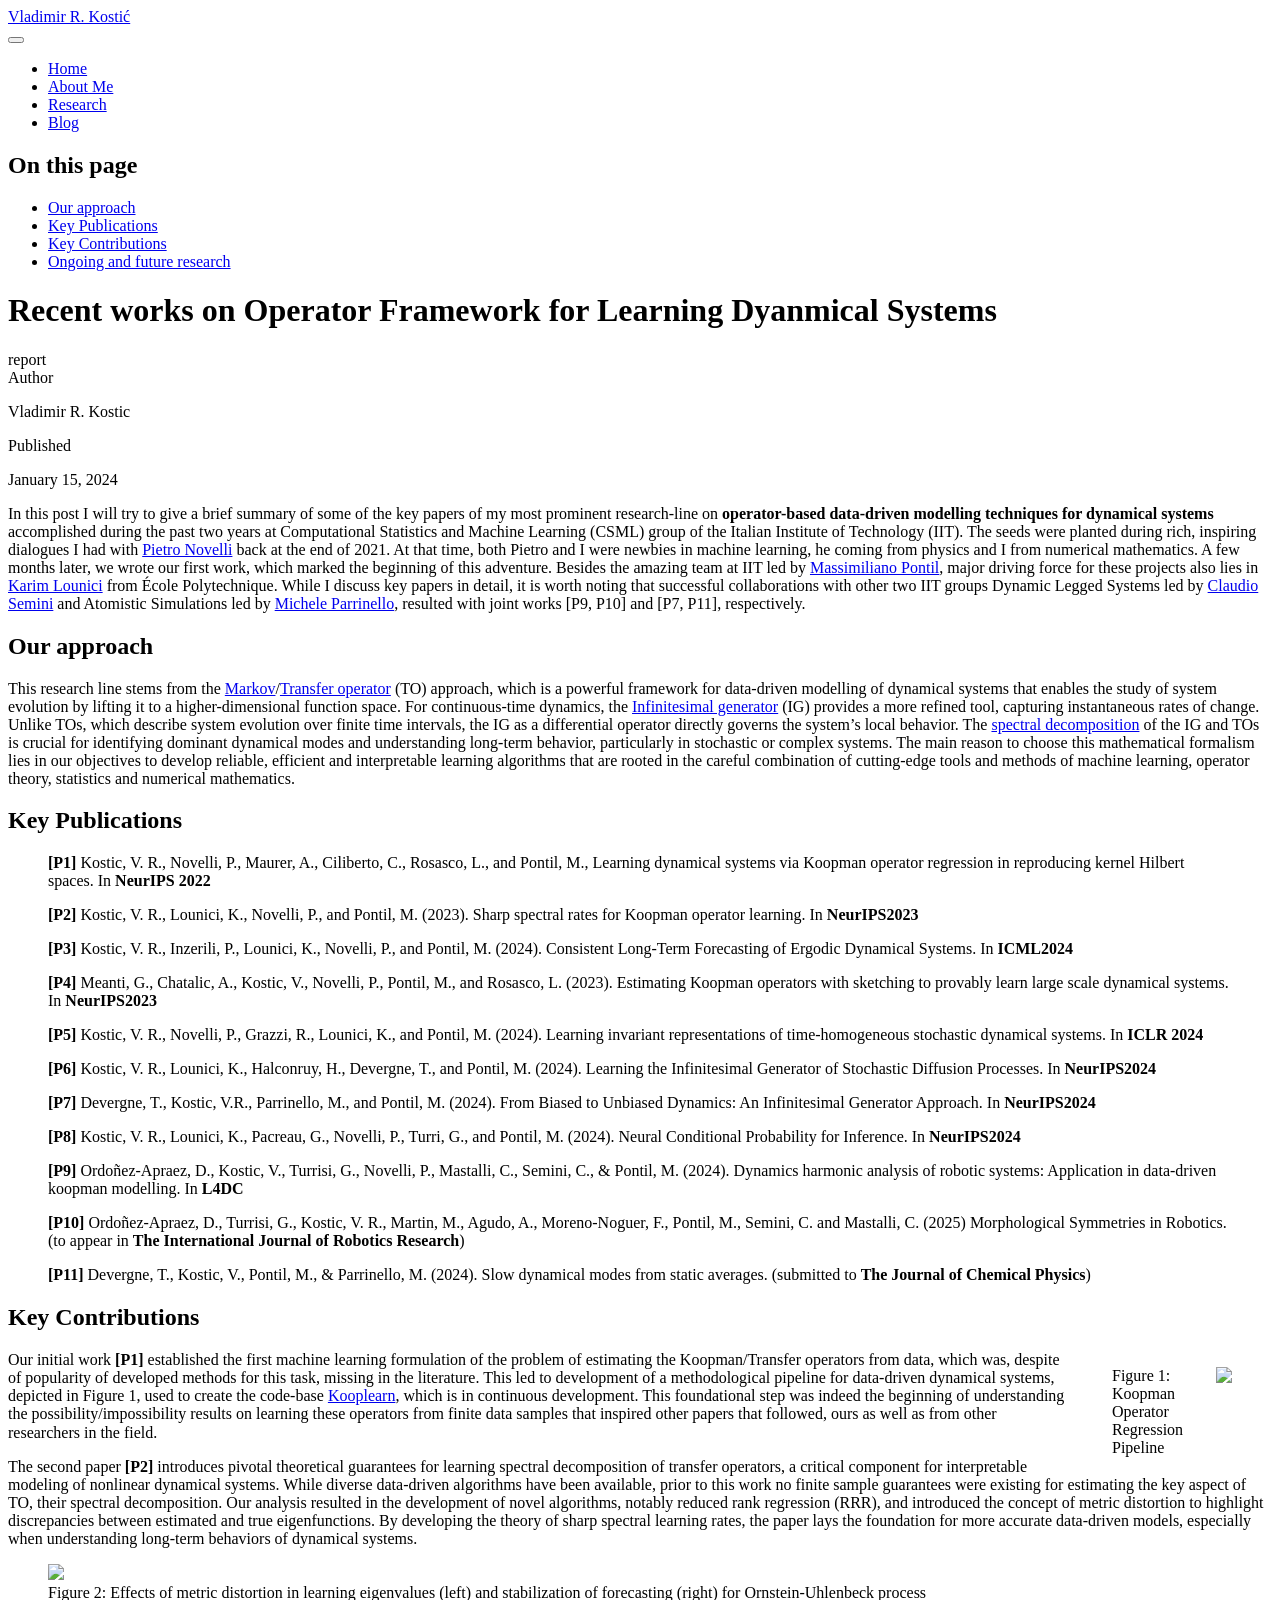
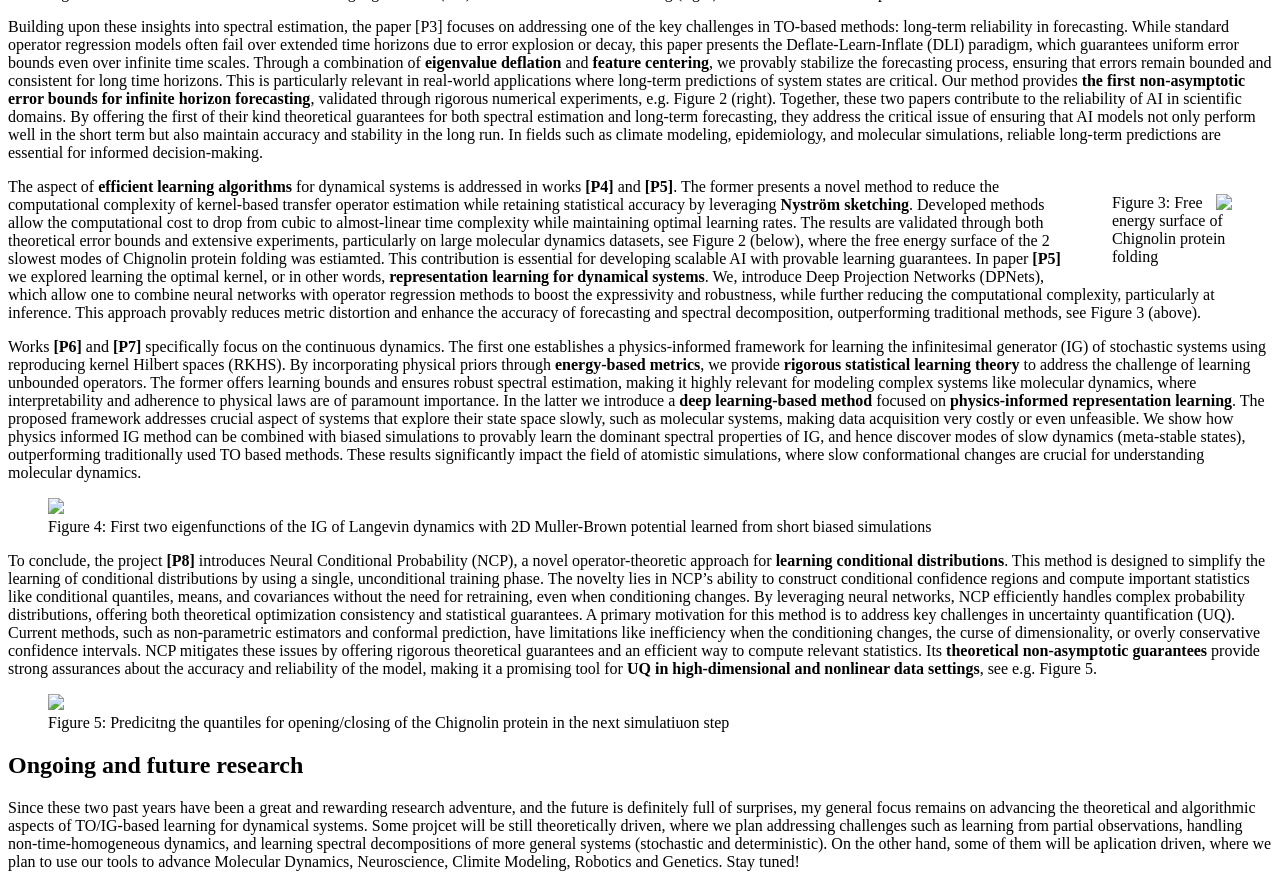
==== docs/posts/2024-12-30-current-research/index.html @ aeb11489 "Render the google-site-verification meta tag properly The tag sat under the top-level `metadata:` bl" ====
<!DOCTYPE html>
<html xmlns="http://www.w3.org/1999/xhtml" lang="en" xml:lang="en"><head>

<meta charset="utf-8">
<meta name="google-site-verification" content="ptvClKXwnY_tTDrTyVvQ__neQ7HujvLJxaNHgfGq-BI">
<meta name="generator" content="quarto-1.6.39">

<meta name="viewport" content="width=device-width, initial-scale=1.0, user-scalable=yes">

<meta name="author" content="Vladimir R. Kostic">
<meta name="dcterms.date" content="2024-01-15">

<title>Recent works on Operator Framework for Learning Dyanmical Systems – Vladimir R. Kostić</title>
<style>
code{white-space: pre-wrap;}
span.smallcaps{font-variant: small-caps;}
div.columns{display: flex; gap: min(4vw, 1.5em);}
div.column{flex: auto; overflow-x: auto;}
div.hanging-indent{margin-left: 1.5em; text-indent: -1.5em;}
ul.task-list{list-style: none;}
ul.task-list li input[type="checkbox"] {
  width: 0.8em;
  margin: 0 0.8em 0.2em -1em; /* quarto-specific, see https://github.com/quarto-dev/quarto-cli/issues/4556 */ 
  vertical-align: middle;
}
</style>


<script src="../../site_libs/quarto-nav/quarto-nav.js"></script>
<script src="../../site_libs/quarto-nav/headroom.min.js"></script>
<script src="../../site_libs/clipboard/clipboard.min.js"></script>
<script src="../../site_libs/quarto-search/autocomplete.umd.js"></script>
<script src="../../site_libs/quarto-search/fuse.min.js"></script>
<script src="../../site_libs/quarto-search/quarto-search.js"></script>
<meta name="quarto:offset" content="../../">
<script src="../../site_libs/quarto-html/quarto.js"></script>
<script src="../../site_libs/quarto-html/popper.min.js"></script>
<script src="../../site_libs/quarto-html/tippy.umd.min.js"></script>
<script src="../../site_libs/quarto-html/anchor.min.js"></script>
<link href="../../site_libs/quarto-html/tippy.css" rel="stylesheet">
<link href="../../site_libs/quarto-html/quarto-syntax-highlighting-e26003cea8cd680ca0c55a263523d882.css" rel="stylesheet" id="quarto-text-highlighting-styles">
<script src="../../site_libs/bootstrap/bootstrap.min.js"></script>
<link href="../../site_libs/bootstrap/bootstrap-icons.css" rel="stylesheet">
<link href="../../site_libs/bootstrap/bootstrap-a78bc22c21c5275f96438b53095d57b2.min.css" rel="stylesheet" append-hash="true" id="quarto-bootstrap" data-mode="light">
<script id="quarto-search-options" type="application/json">{
  "location": "navbar",
  "copy-button": false,
  "collapse-after": 3,
  "panel-placement": "end",
  "type": "overlay",
  "limit": 50,
  "keyboard-shortcut": [
    "f",
    "/",
    "s"
  ],
  "show-item-context": false,
  "language": {
    "search-no-results-text": "No results",
    "search-matching-documents-text": "matching documents",
    "search-copy-link-title": "Copy link to search",
    "search-hide-matches-text": "Hide additional matches",
    "search-more-match-text": "more match in this document",
    "search-more-matches-text": "more matches in this document",
    "search-clear-button-title": "Clear",
    "search-text-placeholder": "",
    "search-detached-cancel-button-title": "Cancel",
    "search-submit-button-title": "Submit",
    "search-label": "Search"
  }
}</script>


<link rel="stylesheet" href="../../styles.css">
</head>

<body class="nav-fixed">

<div id="quarto-search-results"></div>
  <header id="quarto-header" class="headroom fixed-top">
    <nav class="navbar navbar-expand-lg " data-bs-theme="dark">
      <div class="navbar-container container-fluid">
      <div class="navbar-brand-container mx-auto">
    <a class="navbar-brand" href="../../index.html">
    <span class="navbar-title">Vladimir R. Kostić</span>
    </a>
  </div>
            <div id="quarto-search" class="" title="Search"></div>
          <button class="navbar-toggler" type="button" data-bs-toggle="collapse" data-bs-target="#navbarCollapse" aria-controls="navbarCollapse" role="menu" aria-expanded="false" aria-label="Toggle navigation" onclick="if (window.quartoToggleHeadroom) { window.quartoToggleHeadroom(); }">
  <span class="navbar-toggler-icon"></span>
</button>
          <div class="collapse navbar-collapse" id="navbarCollapse">
            <ul class="navbar-nav navbar-nav-scroll me-auto">
  <li class="nav-item">
    <a class="nav-link" href="../../index.html"> 
<span class="menu-text">Home</span></a>
  </li>  
  <li class="nav-item">
    <a class="nav-link" href="../../about.html"> 
<span class="menu-text">About Me</span></a>
  </li>  
  <li class="nav-item">
    <a class="nav-link" href="../../research.html"> 
<span class="menu-text">Research</span></a>
  </li>  
  <li class="nav-item">
    <a class="nav-link" href="../../blog.html"> 
<span class="menu-text">Blog</span></a>
  </li>  
</ul>
          </div> <!-- /navcollapse -->
            <div class="quarto-navbar-tools">
</div>
      </div> <!-- /container-fluid -->
    </nav>
</header>
<!-- content -->
<div id="quarto-content" class="quarto-container page-columns page-rows-contents page-layout-article page-navbar">
<!-- sidebar -->
<!-- margin-sidebar -->
    <div id="quarto-margin-sidebar" class="sidebar margin-sidebar">
        <nav id="TOC" role="doc-toc" class="toc-active">
    <h2 id="toc-title">On this page</h2>
   
  <ul>
  <li><a href="#our-approach" id="toc-our-approach" class="nav-link active" data-scroll-target="#our-approach">Our approach</a></li>
  <li><a href="#key-publications" id="toc-key-publications" class="nav-link" data-scroll-target="#key-publications">Key Publications</a></li>
  <li><a href="#key-contributions" id="toc-key-contributions" class="nav-link" data-scroll-target="#key-contributions">Key Contributions</a></li>
  <li><a href="#ongoing-and-future-research" id="toc-ongoing-and-future-research" class="nav-link" data-scroll-target="#ongoing-and-future-research">Ongoing and future research</a></li>
  </ul>
</nav>
    </div>
<!-- main -->
<main class="content" id="quarto-document-content">

<header id="title-block-header" class="quarto-title-block default">
<div class="quarto-title">
<h1 class="title">Recent works on Operator Framework for Learning Dyanmical Systems</h1>
  <div class="quarto-categories">
    <div class="quarto-category">report</div>
  </div>
  </div>



<div class="quarto-title-meta">

    <div>
    <div class="quarto-title-meta-heading">Author</div>
    <div class="quarto-title-meta-contents">
             <p>Vladimir R. Kostic </p>
          </div>
  </div>
    
    <div>
    <div class="quarto-title-meta-heading">Published</div>
    <div class="quarto-title-meta-contents">
      <p class="date">January 15, 2024</p>
    </div>
  </div>
  
    
  </div>
  


</header>


<p>In this post I will try to give a brief summary of some of the key papers of my most prominent research-line on <strong>operator-based data-driven modelling techniques for dynamical systems</strong> accomplished during the past two years at Computational Statistics and Machine Learning (CSML) group of the Italian Institute of Technology (IIT). The seeds were planted during rich, inspiring dialogues I had with <a href="https://pietronvll.github.io">Pietro Novelli</a> back at the end of 2021. At that time, both Pietro and I were newbies in machine learning, he coming from physics and I from numerical mathematics. A few months later, we wrote our first work, which marked the beginning of this adventure. Besides the amazing team at IIT led by <a href="https://scholar.google.com/citations?user=lcOacs8AAAAJ&amp;hl=en">Massimiliano Pontil</a>, major driving force for these projects also lies in <a href="https://scholar.google.com/citations?user=ZMbRpJoAAAAJ&amp;hl=fr">Karim Lounici</a> from École Polytechnique. While I discuss key papers in detail, it is worth noting that successful collaborations with other two IIT groups Dynamic Legged Systems led by <a href="https://scholar.google.com/citations?user=7mC_6w0AAAAJ&amp;hl=en">Claudio Semini</a> and Atomistic Simulations led by <a href="https://scholar.google.com/citations?user=lnkt9rgAAAAJ&amp;hl=en">Michele Parrinello</a>, resulted with joint works [P9, P10] and [P7, P11], respectively.</p>
<section id="our-approach" class="level2">
<h2 class="anchored" data-anchor-id="our-approach">Our approach</h2>
<p>This research line stems from the <a href="https://en.wikipedia.org/wiki/Markov_operator">Markov</a>/<a href="https://en.wikipedia.org/wiki/Transfer_operator">Transfer operator</a> (TO) approach, which is a powerful framework for data-driven modelling of dynamical systems that enables the study of system evolution by lifting it to a higher-dimensional function space. For continuous-time dynamics, the <a href="https://en.wikipedia.org/wiki/Infinitesimal_generator_(stochastic_processes)">Infinitesimal generator</a> (IG) provides a more refined tool, capturing instantaneous rates of change. Unlike TOs, which describe system evolution over finite time intervals, the IG as a differential operator directly governs the system’s local behavior. The <a href="https://en.wikipedia.org/wiki/Spectral_theorem">spectral decomposition</a> of the IG and TOs is crucial for identifying dominant dynamical modes and understanding long-term behavior, particularly in stochastic or complex systems. The main reason to choose this mathematical formalism lies in our objectives to develop reliable, efficient and interpretable learning algorithms that are rooted in the careful combination of cutting-edge tools and methods of machine learning, operator theory, statistics and numerical mathematics.</p>
</section>
<section id="key-publications" class="level2">
<h2 class="anchored" data-anchor-id="key-publications">Key Publications</h2>
<blockquote class="blockquote">
<p><strong>[P1]</strong> Kostic, V. R., Novelli, P., Maurer, A., Ciliberto, C., Rosasco, L., and Pontil, M., Learning dynamical systems via Koopman operator regression in reproducing kernel Hilbert spaces. In <strong>NeurIPS 2022</strong></p>
</blockquote>
<blockquote class="blockquote">
<p><strong>[P2]</strong> Kostic, V. R., Lounici, K., Novelli, P., and Pontil, M. (2023). Sharp spectral rates for Koopman operator learning. In <strong>NeurIPS2023</strong></p>
</blockquote>
<blockquote class="blockquote">
<p><strong>[P3]</strong> Kostic, V. R., Inzerili, P., Lounici, K., Novelli, P., and Pontil, M. (2024). Consistent Long-Term Forecasting of Ergodic Dynamical Systems. In <strong>ICML2024</strong></p>
</blockquote>
<blockquote class="blockquote">
<p><strong>[P4]</strong> Meanti, G., Chatalic, A., Kostic, V., Novelli, P., Pontil, M., and Rosasco, L. (2023). Estimating Koopman operators with sketching to provably learn large scale dynamical systems. In <strong>NeurIPS2023</strong></p>
<p><strong>[P5]</strong> Kostic, V. R., Novelli, P., Grazzi, R., Lounici, K., and Pontil, M. (2024). Learning invariant representations of time-homogeneous stochastic dynamical systems. In <strong>ICLR 2024</strong></p>
</blockquote>
<blockquote class="blockquote">
<p><strong>[P6]</strong> Kostic, V. R., Lounici, K., Halconruy, H., Devergne, T., and Pontil, M. (2024). Learning the Infinitesimal Generator of Stochastic Diffusion Processes. In <strong>NeurIPS2024</strong></p>
</blockquote>
<blockquote class="blockquote">
<p><strong>[P7]</strong> Devergne, T., Kostic, V.R., Parrinello, M., and Pontil, M. (2024). From Biased to Unbiased Dynamics: An Infinitesimal Generator Approach. In <strong>NeurIPS2024</strong></p>
</blockquote>
<blockquote class="blockquote">
<p><strong>[P8]</strong> Kostic, V. R., Lounici, K., Pacreau, G., Novelli, P., Turri, G., and Pontil, M. (2024). Neural Conditional Probability for Inference. In <strong>NeurIPS2024</strong></p>
</blockquote>
<blockquote class="blockquote">
<p><strong>[P9]</strong> Ordoñez-Apraez, D., Kostic, V., Turrisi, G., Novelli, P., Mastalli, C., Semini, C., &amp; Pontil, M. (2024). Dynamics harmonic analysis of robotic systems: Application in data-driven koopman modelling. In <strong>L4DC</strong></p>
</blockquote>
<blockquote class="blockquote">
<p><strong>[P10]</strong> Ordoñez-Apraez, D., Turrisi, G., Kostic, V. R., Martin, M., Agudo, A., Moreno-Noguer, F., Pontil, M., Semini, C. and Mastalli, C. (2025) Morphological Symmetries in Robotics. (to appear in <strong>The International Journal of Robotics Research</strong>)</p>
</blockquote>
<blockquote class="blockquote">
<p><strong>[P11]</strong> Devergne, T., Kostic, V., Pontil, M., &amp; Parrinello, M. (2024). Slow dynamical modes from static averages. (submitted to <strong>The Journal of Chemical Physics</strong>)</p>
</blockquote>
</section>
<section id="key-contributions" class="level2">
<h2 class="anchored" data-anchor-id="key-contributions">Key Contributions</h2>
<div id="fig-kor" class="quarto-float quarto-figure quarto-figure-center anchored" style="float: right; max-width: 200px;">
<figure class="quarto-float quarto-float-fig figure">
<div aria-describedby="fig-kor-caption-0ceaefa1-69ba-4598-a22c-09a6ac19f8ca">
<img src="imgs/KOR.png" class="img-fluid figure-img" style="float: right; max-width: 200px;">
</div>
<figcaption class="quarto-float-caption-bottom quarto-float-caption quarto-float-fig" id="fig-kor-caption-0ceaefa1-69ba-4598-a22c-09a6ac19f8ca">
Figure&nbsp;1: Koopman Operator Regression Pipeline
</figcaption>
</figure>
</div>
<p>Our initial work <strong>[P1]</strong> established the first machine learning formulation of the problem of estimating the Koopman/Transfer operators from data, which was, despite of popularity of developed methods for this task, missing in the literature. This led to development of a methodological pipeline for data-driven dynamical systems, depicted in Figure 1, used to create the code-base <a href="https://kooplearn.readthedocs.io/latest/">Kooplearn</a>, which is in continuous development. This foundational step was indeed the beginning of understanding the possibility/impossibility results on learning these operators from finite data samples that inspired other papers that followed, ours as well as from other researchers in the field. ￼</p>
<p>The second paper <strong>[P2]</strong> introduces pivotal theoretical guarantees for learning spectral decomposition of transfer operators, a critical component for interpretable modeling of nonlinear dynamical systems. While diverse data-driven algorithms have been available, prior to this work no finite sample guarantees were existing for estimating the key aspect of TO, their spectral decomposition. Our analysis resulted in the development of novel algorithms, notably reduced rank regression (RRR), and introduced the concept of metric distortion to highlight discrepancies between estimated and true eigenfunctions. By developing the theory of sharp spectral learning rates, the paper lays the foundation for more accurate data-driven models, especially when understanding long-term behaviors of dynamical systems.</p>
<div id="fig-rrr" class="quarto-float quarto-figure quarto-figure-center anchored">
<figure class="quarto-float quarto-float-fig figure">
<div aria-describedby="fig-rrr-caption-0ceaefa1-69ba-4598-a22c-09a6ac19f8ca">
<img src="imgs/GoodBadUgly.png" class="img-fluid figure-img">
</div>
<figcaption class="quarto-float-caption-bottom quarto-float-caption quarto-float-fig" id="fig-rrr-caption-0ceaefa1-69ba-4598-a22c-09a6ac19f8ca">
Figure&nbsp;2: Effects of metric distortion in learning eigenvalues (left) and stabilization of forecasting (right) for Ornstein-Uhlenbeck process
</figcaption>
</figure>
</div>
<p>Building upon these insights into spectral estimation, the paper [P3] focuses on addressing one of the key challenges in TO-based methods: long-term reliability in forecasting. While standard operator regression models often fail over extended time horizons due to error explosion or decay, this paper presents the Deflate-Learn-Inflate (DLI) paradigm, which guarantees uniform error bounds even over infinite time scales. Through a combination of <strong>eigenvalue deflation</strong> and <strong>feature centering</strong>, we provably stabilize the forecasting process, ensuring that errors remain bounded and consistent for long time horizons. This is particularly relevant in real-world applications where long-term predictions of system states are critical. Our method provides <strong>the first non-asymptotic error bounds for infinite horizon forecasting</strong>, validated through rigorous numerical experiments, e.g.&nbsp;Figure 2 (right). Together, these two papers contribute to the reliability of AI in scientific domains. By offering the first of their kind theoretical guarantees for both spectral estimation and long-term forecasting, they address the critical issue of ensuring that AI models not only perform well in the short term but also maintain accuracy and stability in the long run. In fields such as climate modeling, epidemiology, and molecular simulations, reliable long-term predictions are essential for informed decision-making.</p>
<div id="fig-chignolin" class="quarto-float quarto-figure quarto-figure-center anchored" style="float: right; max-width: 200px;">
<figure class="quarto-float quarto-float-fig figure">
<div aria-describedby="fig-chignolin-caption-0ceaefa1-69ba-4598-a22c-09a6ac19f8ca">
<img src="imgs/FreeEnergy.png" class="img-fluid figure-img" style="float: right; max-width: 200px;">
</div>
<figcaption class="quarto-float-caption-bottom quarto-float-caption quarto-float-fig" id="fig-chignolin-caption-0ceaefa1-69ba-4598-a22c-09a6ac19f8ca">
Figure&nbsp;3: Free energy surface of Chignolin protein folding
</figcaption>
</figure>
</div>
<p>The aspect of <strong>efficient learning algorithms</strong> for dynamical systems is addressed in works <strong>[P4]</strong> and <strong>[P5]</strong>. The former presents a novel method to reduce the computational complexity of kernel-based transfer operator estimation while retaining statistical accuracy by leveraging <strong>Nyström sketching</strong>. Developed methods allow the computational cost to drop from cubic to almost-linear time complexity while maintaining optimal learning rates. The results are validated through both theoretical error bounds and extensive experiments, particularly on large molecular dynamics datasets, see Figure 2 (below), where the free energy surface of the 2 slowest modes of Chignolin protein folding was estiamted. This contribution is essential for developing scalable AI with provable learning guarantees. In paper <strong>[P5]</strong> we explored learning the optimal kernel, or in other words, <strong>representation learning for dynamical systems</strong>. We, introduce Deep Projection Networks (DPNets), which allow one to combine neural networks with operator regression methods to boost the expressivity and robustness, while further reducing the computational complexity, particularly at inference. This approach provably reduces metric distortion and enhance the accuracy of forecasting and spectral decomposition, outperforming traditional methods, see Figure 3 (above).</p>
<p>Works <strong>[P6]</strong> and <strong>[P7]</strong> specifically focus on the continuous dynamics. The first one establishes a physics-informed framework for learning the infinitesimal generator (IG) of stochastic systems using reproducing kernel Hilbert spaces (RKHS). By incorporating physical priors through <strong>energy-based metrics</strong>, we provide <strong>rigorous statistical learning theory</strong> to address the challenge of learning unbounded operators. The former offers learning bounds and ensures robust spectral estimation, making it highly relevant for modeling complex systems like molecular dynamics, where interpretability and adherence to physical laws are of paramount importance. In the latter we introduce a <strong>deep learning-based method</strong> focused on <strong>physics-informed representation learning</strong>. The proposed framework addresses crucial aspect of systems that explore their state space slowly, such as molecular systems, making data acquisition very costly or even unfeasible. We show how physics informed IG method can be combined with biased simulations to provably learn the dominant spectral properties of IG, and hence discover modes of slow dynamics (meta-stable states), outperforming traditionally used TO based methods. These results significantly impact the field of atomistic simulations, where slow conformational changes are crucial for understanding molecular dynamics.</p>
<div id="fig-mb" class="quarto-float quarto-figure quarto-figure-center anchored">
<figure class="quarto-float quarto-float-fig figure">
<div aria-describedby="fig-mb-caption-0ceaefa1-69ba-4598-a22c-09a6ac19f8ca">
<img src="imgs/MB.png" class="img-fluid figure-img">
</div>
<figcaption class="quarto-float-caption-bottom quarto-float-caption quarto-float-fig" id="fig-mb-caption-0ceaefa1-69ba-4598-a22c-09a6ac19f8ca">
Figure&nbsp;4: First two eigenfunctions of the IG of Langevin dynamics with 2D Muller-Brown potential learned from short biased simulations
</figcaption>
</figure>
</div>
<p>To conclude, the project <strong>[P8]</strong> introduces Neural Conditional Probability (NCP), a novel operator-theoretic approach for <strong>learning conditional distributions</strong>. This method is designed to simplify the learning of conditional distributions by using a single, unconditional training phase. The novelty lies in NCP’s ability to construct conditional confidence regions and compute important statistics like conditional quantiles, means, and covariances without the need for retraining, even when conditioning changes. By leveraging neural networks, NCP efficiently handles complex probability distributions, offering both theoretical optimization consistency and statistical guarantees. A primary motivation for this method is to address key challenges in uncertainty quantification (UQ). Current methods, such as non-parametric estimators and conformal prediction, have limitations like inefficiency when the conditioning changes, the curse of dimensionality, or overly conservative confidence intervals. NCP mitigates these issues by offering rigorous theoretical guarantees and an efficient way to compute relevant statistics. Its <strong>theoretical non-asymptotic guarantees</strong> provide strong assurances about the accuracy and reliability of the model, making it a promising tool for <strong>UQ in high-dimensional and nonlinear data settings</strong>, see e.g.&nbsp;Figure 5.</p>
<div id="fig-uq" class="quarto-float quarto-figure quarto-figure-center anchored">
<figure class="quarto-float quarto-float-fig figure">
<div aria-describedby="fig-uq-caption-0ceaefa1-69ba-4598-a22c-09a6ac19f8ca">
<img src="imgs/UQ.png" class="img-fluid figure-img">
</div>
<figcaption class="quarto-float-caption-bottom quarto-float-caption quarto-float-fig" id="fig-uq-caption-0ceaefa1-69ba-4598-a22c-09a6ac19f8ca">
Figure&nbsp;5: Predicitng the quantiles for opening/closing of the Chignolin protein in the next simulatiuon step
</figcaption>
</figure>
</div>
</section>
<section id="ongoing-and-future-research" class="level2">
<h2 class="anchored" data-anchor-id="ongoing-and-future-research">Ongoing and future research</h2>
<p>Since these two past years have been a great and rewarding research adventure, and the future is definitely full of surprises, my general focus remains on advancing the theoretical and algorithmic aspects of TO/IG-based learning for dynamical systems. Some projcet will be still theoretically driven, where we plan addressing challenges such as learning from partial observations, handling non-time-homogeneous dynamics, and learning spectral decompositions of more general systems (stochastic and deterministic). On the other hand, some of them will be aplication driven, where we plan to use our tools to advance Molecular Dynamics, Neuroscience, Climite Modeling, Robotics and Genetics. Stay tuned!</p>


</section>

</main> <!-- /main -->
<script id="quarto-html-after-body" type="application/javascript">
window.document.addEventListener("DOMContentLoaded", function (event) {
  const toggleBodyColorMode = (bsSheetEl) => {
    const mode = bsSheetEl.getAttribute("data-mode");
    const bodyEl = window.document.querySelector("body");
    if (mode === "dark") {
      bodyEl.classList.add("quarto-dark");
      bodyEl.classList.remove("quarto-light");
    } else {
      bodyEl.classList.add("quarto-light");
      bodyEl.classList.remove("quarto-dark");
    }
  }
  const toggleBodyColorPrimary = () => {
    const bsSheetEl = window.document.querySelector("link#quarto-bootstrap");
    if (bsSheetEl) {
      toggleBodyColorMode(bsSheetEl);
    }
  }
  toggleBodyColorPrimary();  
  const icon = "";
  const anchorJS = new window.AnchorJS();
  anchorJS.options = {
    placement: 'right',
    icon: icon
  };
  anchorJS.add('.anchored');
  const isCodeAnnotation = (el) => {
    for (const clz of el.classList) {
      if (clz.startsWith('code-annotation-')) {                     
        return true;
      }
    }
    return false;
  }
  const onCopySuccess = function(e) {
    // button target
    const button = e.trigger;
    // don't keep focus
    button.blur();
    // flash "checked"
    button.classList.add('code-copy-button-checked');
    var currentTitle = button.getAttribute("title");
    button.setAttribute("title", "Copied!");
    let tooltip;
    if (window.bootstrap) {
      button.setAttribute("data-bs-toggle", "tooltip");
      button.setAttribute("data-bs-placement", "left");
      button.setAttribute("data-bs-title", "Copied!");
      tooltip = new bootstrap.Tooltip(button, 
        { trigger: "manual", 
          customClass: "code-copy-button-tooltip",
          offset: [0, -8]});
      tooltip.show();    
    }
    setTimeout(function() {
      if (tooltip) {
        tooltip.hide();
        button.removeAttribute("data-bs-title");
        button.removeAttribute("data-bs-toggle");
        button.removeAttribute("data-bs-placement");
      }
      button.setAttribute("title", currentTitle);
      button.classList.remove('code-copy-button-checked');
    }, 1000);
    // clear code selection
    e.clearSelection();
  }
  const getTextToCopy = function(trigger) {
      const codeEl = trigger.previousElementSibling.cloneNode(true);
      for (const childEl of codeEl.children) {
        if (isCodeAnnotation(childEl)) {
          childEl.remove();
        }
      }
      return codeEl.innerText;
  }
  const clipboard = new window.ClipboardJS('.code-copy-button:not([data-in-quarto-modal])', {
    text: getTextToCopy
  });
  clipboard.on('success', onCopySuccess);
  if (window.document.getElementById('quarto-embedded-source-code-modal')) {
    const clipboardModal = new window.ClipboardJS('.code-copy-button[data-in-quarto-modal]', {
      text: getTextToCopy,
      container: window.document.getElementById('quarto-embedded-source-code-modal')
    });
    clipboardModal.on('success', onCopySuccess);
  }
    var localhostRegex = new RegExp(/^(?:http|https):\/\/localhost\:?[0-9]*\//);
    var mailtoRegex = new RegExp(/^mailto:/);
      var filterRegex = new RegExp('/' + window.location.host + '/');
    var isInternal = (href) => {
        return filterRegex.test(href) || localhostRegex.test(href) || mailtoRegex.test(href);
    }
    // Inspect non-navigation links and adorn them if external
 	var links = window.document.querySelectorAll('a[href]:not(.nav-link):not(.navbar-brand):not(.toc-action):not(.sidebar-link):not(.sidebar-item-toggle):not(.pagination-link):not(.no-external):not([aria-hidden]):not(.dropdown-item):not(.quarto-navigation-tool):not(.about-link)');
    for (var i=0; i<links.length; i++) {
      const link = links[i];
      if (!isInternal(link.href)) {
        // undo the damage that might have been done by quarto-nav.js in the case of
        // links that we want to consider external
        if (link.dataset.originalHref !== undefined) {
          link.href = link.dataset.originalHref;
        }
      }
    }
  function tippyHover(el, contentFn, onTriggerFn, onUntriggerFn) {
    const config = {
      allowHTML: true,
      maxWidth: 500,
      delay: 100,
      arrow: false,
      appendTo: function(el) {
          return el.parentElement;
      },
      interactive: true,
      interactiveBorder: 10,
      theme: 'quarto',
      placement: 'bottom-start',
    };
    if (contentFn) {
      config.content = contentFn;
    }
    if (onTriggerFn) {
      config.onTrigger = onTriggerFn;
    }
    if (onUntriggerFn) {
      config.onUntrigger = onUntriggerFn;
    }
    window.tippy(el, config); 
  }
  const noterefs = window.document.querySelectorAll('a[role="doc-noteref"]');
  for (var i=0; i<noterefs.length; i++) {
    const ref = noterefs[i];
    tippyHover(ref, function() {
      // use id or data attribute instead here
      let href = ref.getAttribute('data-footnote-href') || ref.getAttribute('href');
      try { href = new URL(href).hash; } catch {}
      const id = href.replace(/^#\/?/, "");
      const note = window.document.getElementById(id);
      if (note) {
        return note.innerHTML;
      } else {
        return "";
      }
    });
  }
  const xrefs = window.document.querySelectorAll('a.quarto-xref');
  const processXRef = (id, note) => {
    // Strip column container classes
    const stripColumnClz = (el) => {
      el.classList.remove("page-full", "page-columns");
      if (el.children) {
        for (const child of el.children) {
          stripColumnClz(child);
        }
      }
    }
    stripColumnClz(note)
    if (id === null || id.startsWith('sec-')) {
      // Special case sections, only their first couple elements
      const container = document.createElement("div");
      if (note.children && note.children.length > 2) {
        container.appendChild(note.children[0].cloneNode(true));
        for (let i = 1; i < note.children.length; i++) {
          const child = note.children[i];
          if (child.tagName === "P" && child.innerText === "") {
            continue;
          } else {
            container.appendChild(child.cloneNode(true));
            break;
          }
        }
        if (window.Quarto?.typesetMath) {
          window.Quarto.typesetMath(container);
        }
        return container.innerHTML
      } else {
        if (window.Quarto?.typesetMath) {
          window.Quarto.typesetMath(note);
        }
        return note.innerHTML;
      }
    } else {
      // Remove any anchor links if they are present
      const anchorLink = note.querySelector('a.anchorjs-link');
      if (anchorLink) {
        anchorLink.remove();
      }
      if (window.Quarto?.typesetMath) {
        window.Quarto.typesetMath(note);
      }
      if (note.classList.contains("callout")) {
        return note.outerHTML;
      } else {
        return note.innerHTML;
      }
    }
  }
  for (var i=0; i<xrefs.length; i++) {
    const xref = xrefs[i];
    tippyHover(xref, undefined, function(instance) {
      instance.disable();
      let url = xref.getAttribute('href');
      let hash = undefined; 
      if (url.startsWith('#')) {
        hash = url;
      } else {
        try { hash = new URL(url).hash; } catch {}
      }
      if (hash) {
        const id = hash.replace(/^#\/?/, "");
        const note = window.document.getElementById(id);
        if (note !== null) {
          try {
            const html = processXRef(id, note.cloneNode(true));
            instance.setContent(html);
          } finally {
            instance.enable();
            instance.show();
          }
        } else {
          // See if we can fetch this
          fetch(url.split('#')[0])
          .then(res => res.text())
          .then(html => {
            const parser = new DOMParser();
            const htmlDoc = parser.parseFromString(html, "text/html");
            const note = htmlDoc.getElementById(id);
            if (note !== null) {
              const html = processXRef(id, note);
              instance.setContent(html);
            } 
          }).finally(() => {
            instance.enable();
            instance.show();
          });
        }
      } else {
        // See if we can fetch a full url (with no hash to target)
        // This is a special case and we should probably do some content thinning / targeting
        fetch(url)
        .then(res => res.text())
        .then(html => {
          const parser = new DOMParser();
          const htmlDoc = parser.parseFromString(html, "text/html");
          const note = htmlDoc.querySelector('main.content');
          if (note !== null) {
            // This should only happen for chapter cross references
            // (since there is no id in the URL)
            // remove the first header
            if (note.children.length > 0 && note.children[0].tagName === "HEADER") {
              note.children[0].remove();
            }
            const html = processXRef(null, note);
            instance.setContent(html);
          } 
        }).finally(() => {
          instance.enable();
          instance.show();
        });
      }
    }, function(instance) {
    });
  }
      let selectedAnnoteEl;
      const selectorForAnnotation = ( cell, annotation) => {
        let cellAttr = 'data-code-cell="' + cell + '"';
        let lineAttr = 'data-code-annotation="' +  annotation + '"';
        const selector = 'span[' + cellAttr + '][' + lineAttr + ']';
        return selector;
      }
      const selectCodeLines = (annoteEl) => {
        const doc = window.document;
        const targetCell = annoteEl.getAttribute("data-target-cell");
        const targetAnnotation = annoteEl.getAttribute("data-target-annotation");
        const annoteSpan = window.document.querySelector(selectorForAnnotation(targetCell, targetAnnotation));
        const lines = annoteSpan.getAttribute("data-code-lines").split(",");
        const lineIds = lines.map((line) => {
          return targetCell + "-" + line;
        })
        let top = null;
        let height = null;
        let parent = null;
        if (lineIds.length > 0) {
            //compute the position of the single el (top and bottom and make a div)
            const el = window.document.getElementById(lineIds[0]);
            top = el.offsetTop;
            height = el.offsetHeight;
            parent = el.parentElement.parentElement;
          if (lineIds.length > 1) {
            const lastEl = window.document.getElementById(lineIds[lineIds.length - 1]);
            const bottom = lastEl.offsetTop + lastEl.offsetHeight;
            height = bottom - top;
          }
          if (top !== null && height !== null && parent !== null) {
            // cook up a div (if necessary) and position it 
            let div = window.document.getElementById("code-annotation-line-highlight");
            if (div === null) {
              div = window.document.createElement("div");
              div.setAttribute("id", "code-annotation-line-highlight");
              div.style.position = 'absolute';
              parent.appendChild(div);
            }
            div.style.top = top - 2 + "px";
            div.style.height = height + 4 + "px";
            div.style.left = 0;
            let gutterDiv = window.document.getElementById("code-annotation-line-highlight-gutter");
            if (gutterDiv === null) {
              gutterDiv = window.document.createElement("div");
              gutterDiv.setAttribute("id", "code-annotation-line-highlight-gutter");
              gutterDiv.style.position = 'absolute';
              const codeCell = window.document.getElementById(targetCell);
              const gutter = codeCell.querySelector('.code-annotation-gutter');
              gutter.appendChild(gutterDiv);
            }
            gutterDiv.style.top = top - 2 + "px";
            gutterDiv.style.height = height + 4 + "px";
          }
          selectedAnnoteEl = annoteEl;
        }
      };
      const unselectCodeLines = () => {
        const elementsIds = ["code-annotation-line-highlight", "code-annotation-line-highlight-gutter"];
        elementsIds.forEach((elId) => {
          const div = window.document.getElementById(elId);
          if (div) {
            div.remove();
          }
        });
        selectedAnnoteEl = undefined;
      };
        // Handle positioning of the toggle
    window.addEventListener(
      "resize",
      throttle(() => {
        elRect = undefined;
        if (selectedAnnoteEl) {
          selectCodeLines(selectedAnnoteEl);
        }
      }, 10)
    );
    function throttle(fn, ms) {
    let throttle = false;
    let timer;
      return (...args) => {
        if(!throttle) { // first call gets through
            fn.apply(this, args);
            throttle = true;
        } else { // all the others get throttled
            if(timer) clearTimeout(timer); // cancel #2
            timer = setTimeout(() => {
              fn.apply(this, args);
              timer = throttle = false;
            }, ms);
        }
      };
    }
      // Attach click handler to the DT
      const annoteDls = window.document.querySelectorAll('dt[data-target-cell]');
      for (const annoteDlNode of annoteDls) {
        annoteDlNode.addEventListener('click', (event) => {
          const clickedEl = event.target;
          if (clickedEl !== selectedAnnoteEl) {
            unselectCodeLines();
            const activeEl = window.document.querySelector('dt[data-target-cell].code-annotation-active');
            if (activeEl) {
              activeEl.classList.remove('code-annotation-active');
            }
            selectCodeLines(clickedEl);
            clickedEl.classList.add('code-annotation-active');
          } else {
            // Unselect the line
            unselectCodeLines();
            clickedEl.classList.remove('code-annotation-active');
          }
        });
      }
  const findCites = (el) => {
    const parentEl = el.parentElement;
    if (parentEl) {
      const cites = parentEl.dataset.cites;
      if (cites) {
        return {
          el,
          cites: cites.split(' ')
        };
      } else {
        return findCites(el.parentElement)
      }
    } else {
      return undefined;
    }
  };
  var bibliorefs = window.document.querySelectorAll('a[role="doc-biblioref"]');
  for (var i=0; i<bibliorefs.length; i++) {
    const ref = bibliorefs[i];
    const citeInfo = findCites(ref);
    if (citeInfo) {
      tippyHover(citeInfo.el, function() {
        var popup = window.document.createElement('div');
        citeInfo.cites.forEach(function(cite) {
          var citeDiv = window.document.createElement('div');
          citeDiv.classList.add('hanging-indent');
          citeDiv.classList.add('csl-entry');
          var biblioDiv = window.document.getElementById('ref-' + cite);
          if (biblioDiv) {
            citeDiv.innerHTML = biblioDiv.innerHTML;
          }
          popup.appendChild(citeDiv);
        });
        return popup.innerHTML;
      });
    }
  }
});
</script>
</div> <!-- /content -->




</body></html>
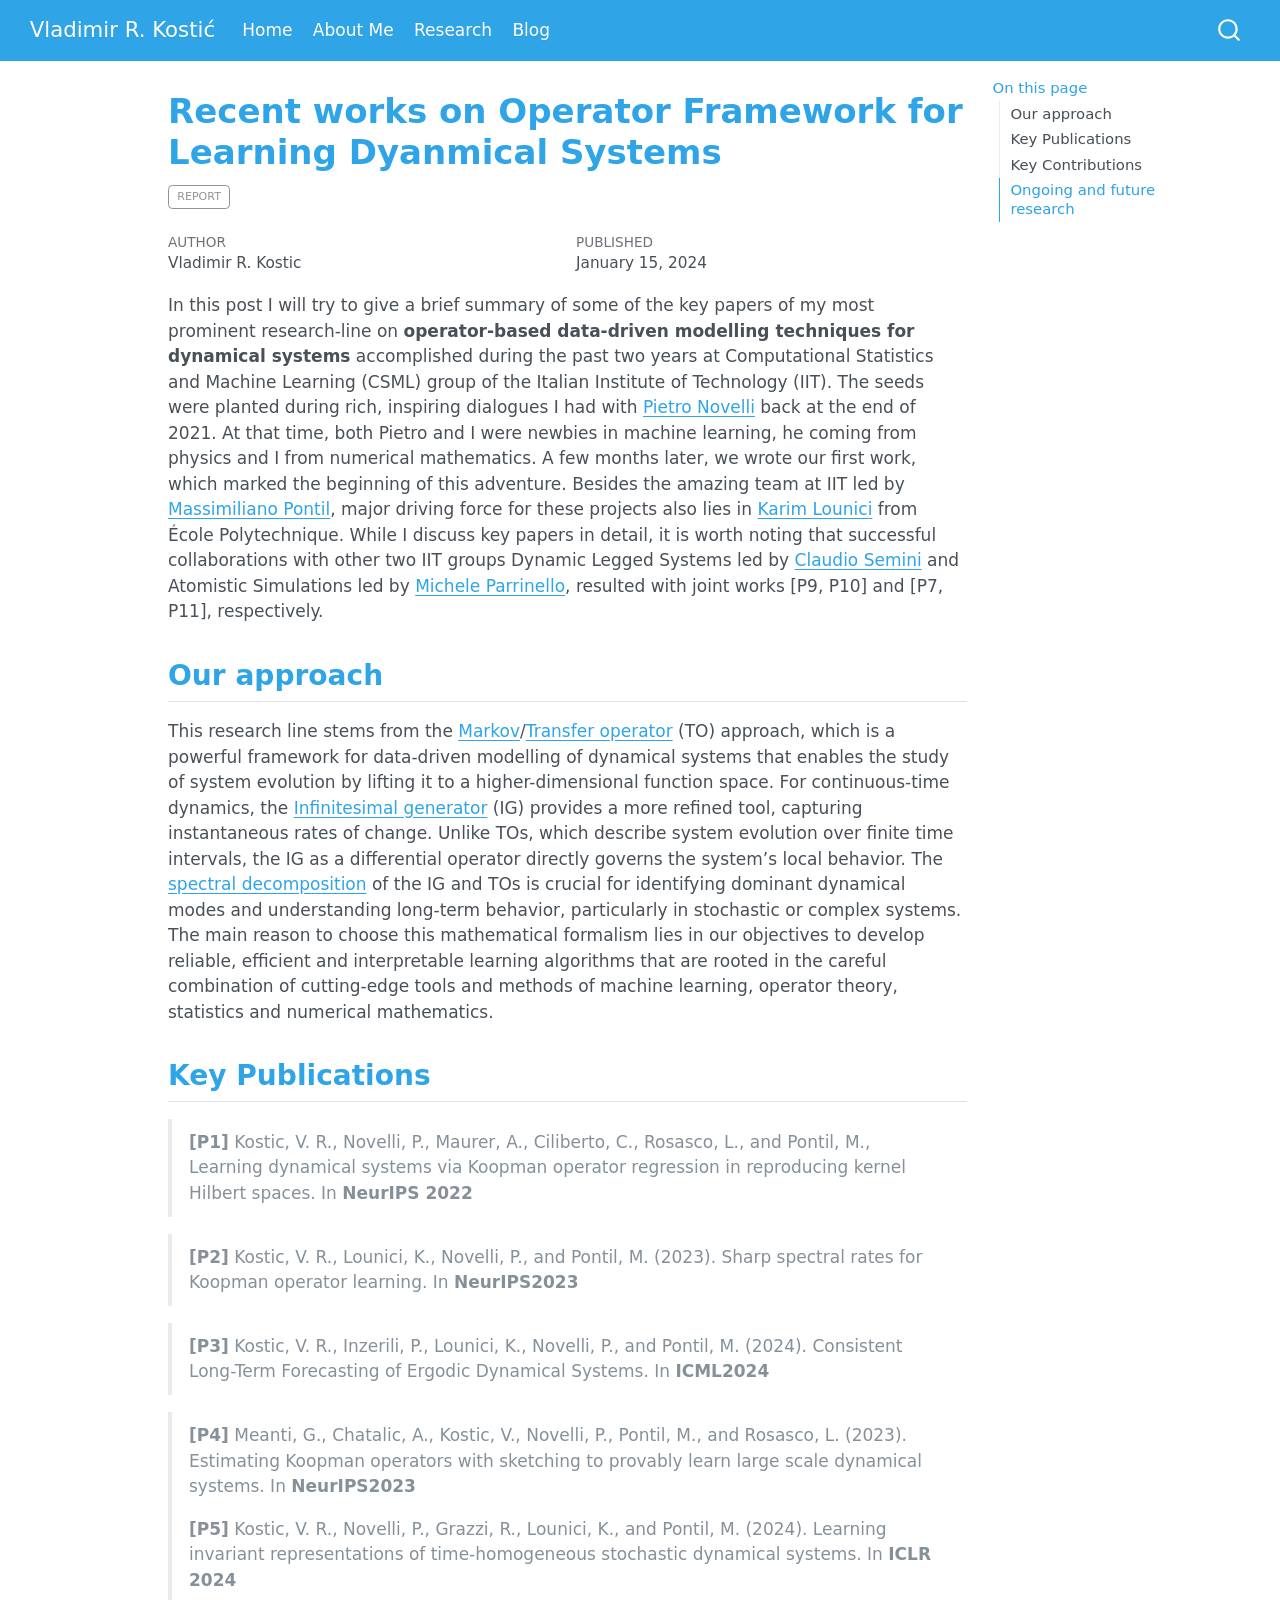
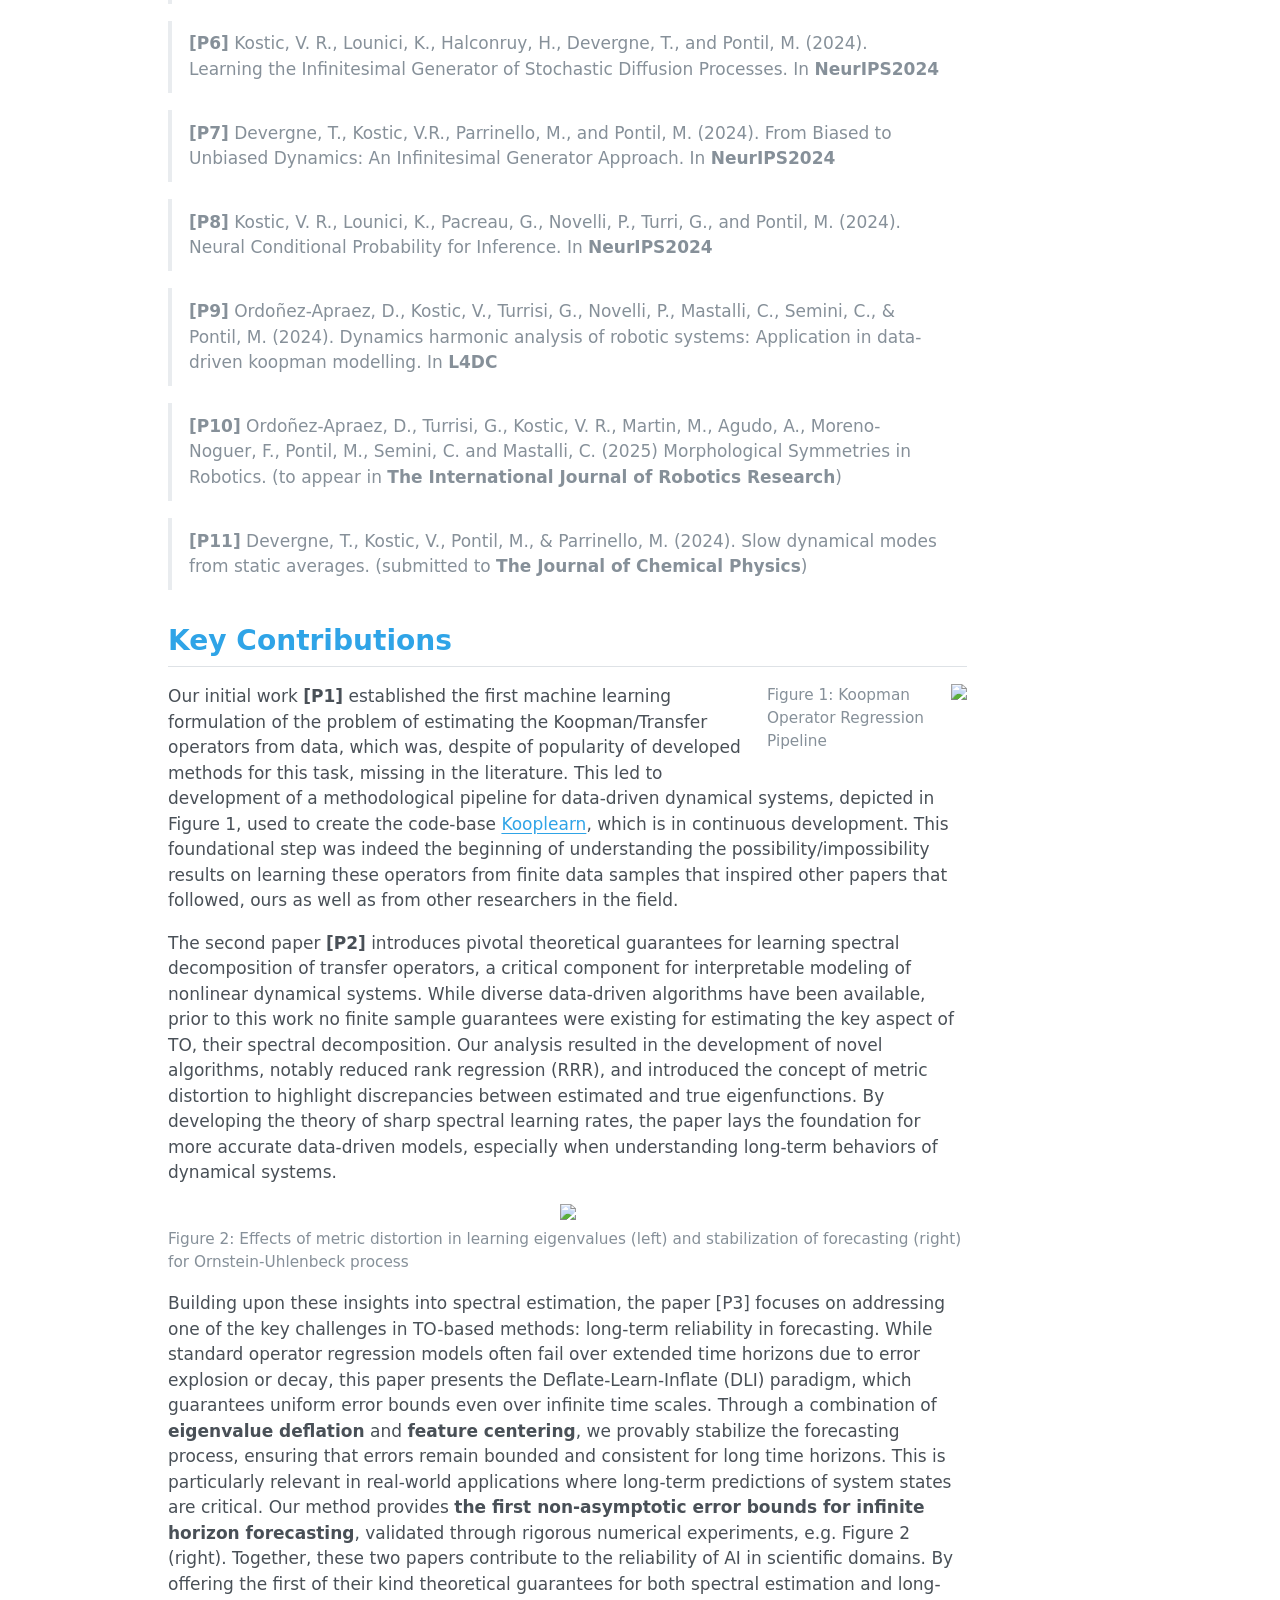
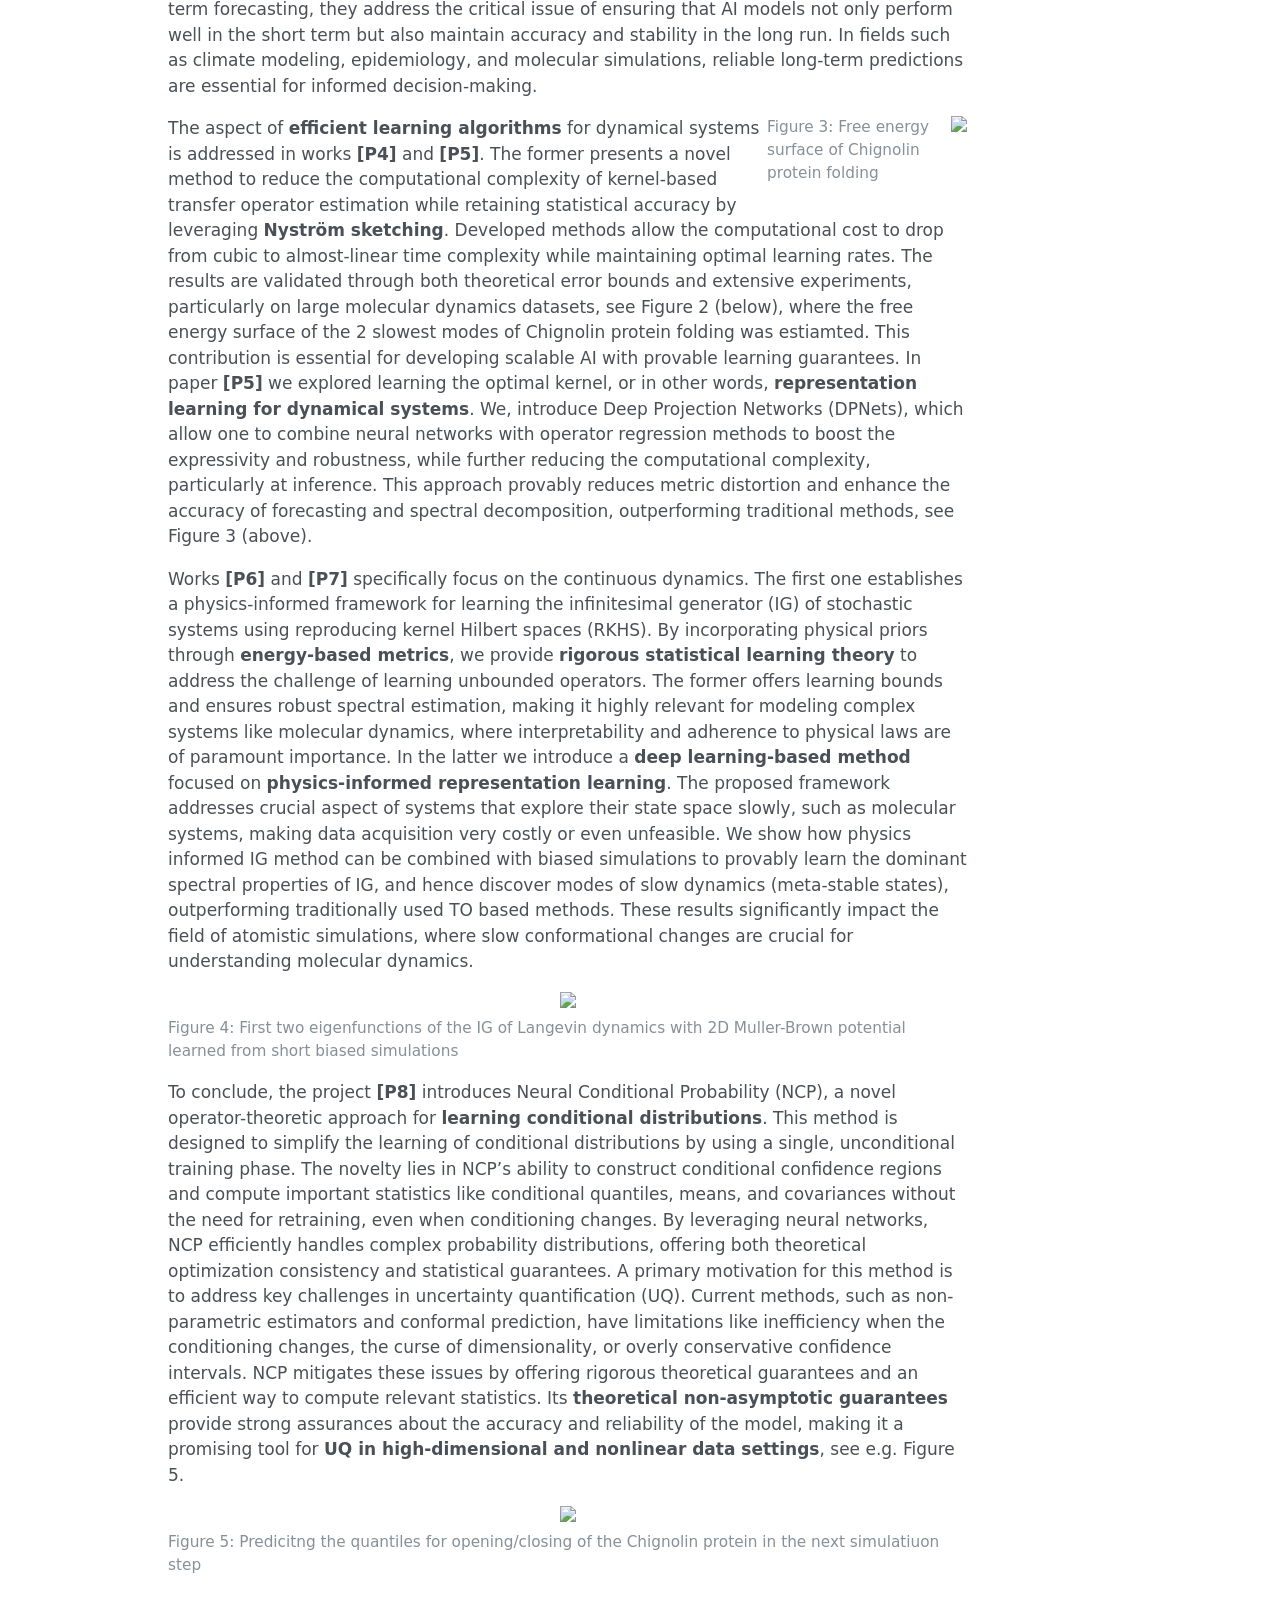
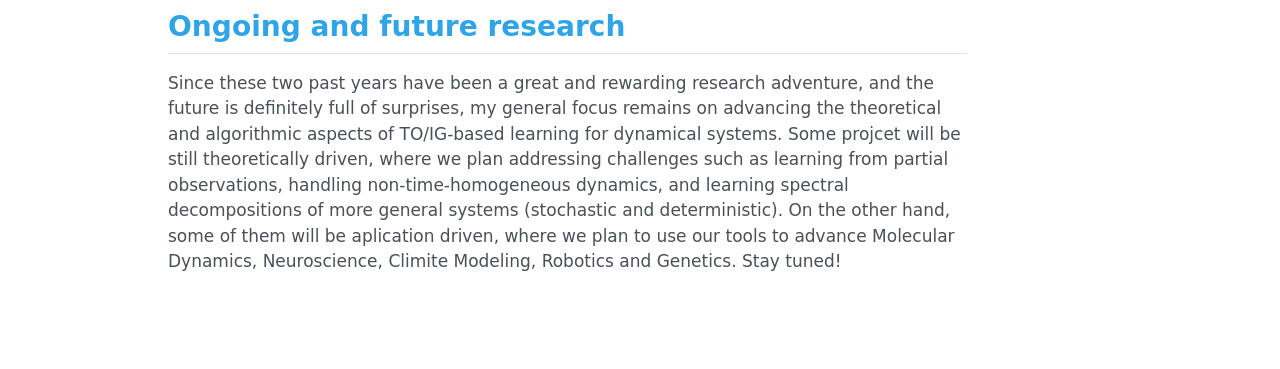
==== commit 875011b6: "Rebuild with Quarto 1.10 and fix the website metadata properly Quarto is now installed, so docs/ is " ====
--- a/docs/posts/2024-12-30-current-research/index.html
+++ b/docs/posts/2024-12-30-current-research/index.html
@@ -2,8 +2,7 @@
 <html xmlns="http://www.w3.org/1999/xhtml" lang="en" xml:lang="en"><head>
 
 <meta charset="utf-8">
-<meta name="google-site-verification" content="ptvClKXwnY_tTDrTyVvQ__neQ7HujvLJxaNHgfGq-BI">
-<meta name="generator" content="quarto-1.6.39">
+<meta name="generator" content="quarto-1.10.18">
 
 <meta name="viewport" content="width=device-width, initial-scale=1.0, user-scalable=yes">
 
@@ -12,10 +11,16 @@
 
 <title>Recent works on Operator Framework for Learning Dyanmical Systems – Vladimir R. Kostić</title>
 <style>
-code{white-space: pre-wrap;}
+/* Default styles provided by pandoc.
+** See https://pandoc.org/MANUAL.html#variables-for-html for config info.
+*/
 span.smallcaps{font-variant: small-caps;}
-div.columns{display: flex; gap: min(4vw, 1.5em);}
-div.column{flex: auto; overflow-x: auto;}
+div.columns{display: flex; gap: 1.5em;}
+div.column{flex: auto;}
+@media screen {
+div.columns{gap: min(4vw, 1.5em);}
+div.column{overflow-x: auto;}
+}
 div.hanging-indent{margin-left: 1.5em; text-indent: -1.5em;}
 ul.task-list{list-style: none;}
 ul.task-list li input[type="checkbox"] {
@@ -33,15 +38,16 @@
 <script src="../../site_libs/quarto-search/fuse.min.js"></script>
 <script src="../../site_libs/quarto-search/quarto-search.js"></script>
 <meta name="quarto:offset" content="../../">
-<script src="../../site_libs/quarto-html/quarto.js"></script>
+<script src="../../site_libs/quarto-html/quarto.js" type="module"></script>
+<script src="../../site_libs/quarto-html/tabsets/tabsets.js" type="module"></script>
 <script src="../../site_libs/quarto-html/popper.min.js"></script>
 <script src="../../site_libs/quarto-html/tippy.umd.min.js"></script>
 <script src="../../site_libs/quarto-html/anchor.min.js"></script>
 <link href="../../site_libs/quarto-html/tippy.css" rel="stylesheet">
-<link href="../../site_libs/quarto-html/quarto-syntax-highlighting-e26003cea8cd680ca0c55a263523d882.css" rel="stylesheet" id="quarto-text-highlighting-styles">
+<link href="../../site_libs/quarto-html/quarto-syntax-highlighting-64a204ab8560d761af7679ceaba22944.css" rel="stylesheet" id="quarto-text-highlighting-styles">
 <script src="../../site_libs/bootstrap/bootstrap.min.js"></script>
 <link href="../../site_libs/bootstrap/bootstrap-icons.css" rel="stylesheet">
-<link href="../../site_libs/bootstrap/bootstrap-a78bc22c21c5275f96438b53095d57b2.min.css" rel="stylesheet" append-hash="true" id="quarto-bootstrap" data-mode="light">
+<link href="../../site_libs/bootstrap/bootstrap-6ce9cb876124979814f7c3ebe208a1be.min.css" rel="stylesheet" append-hash="true" id="quarto-bootstrap" data-mode="light">
 <script id="quarto-search-options" type="application/json">{
   "location": "navbar",
   "copy-button": false,
@@ -69,12 +75,25 @@
     "search-label": "Search"
   }
 }</script>
+<meta name="google-site-verification" content="ptvClKXwnY_tTDrTyVvQ__neQ7HujvLJxaNHgfGq-BI">
 
 
 <link rel="stylesheet" href="../../styles.css">
+<meta property="og:title" content="Recent works on Operator Framework for Learning Dyanmical Systems – Vladimir R. Kostić">
+<meta property="og:description" content="Research homepage on machine learning of dynamical systems and scientific applications.">
+<meta property="og:image" content="https://vladi-slk.github.io/posts/2024-12-30-current-research/imgs/KOR.png">
+<meta property="og:site_name" content="Vladimir R. Kostić">
+<meta property="og:image:height" content="262">
+<meta property="og:image:width" content="348">
+<meta name="twitter:title" content="Recent works on Operator Framework for Learning Dyanmical Systems – Vladimir R. Kostić">
+<meta name="twitter:description" content="Research homepage on machine learning of dynamical systems and scientific applications.">
+<meta name="twitter:image" content="https://vladi-slk.github.io/posts/2024-12-30-current-research/imgs/KOR.png">
+<meta name="twitter:image-height" content="262">
+<meta name="twitter:image-width" content="348">
+<meta name="twitter:card" content="summary_large_image">
 </head>
 
-<body class="nav-fixed">
+<body class="nav-fixed quarto-light">
 
 <div id="quarto-search-results"></div>
   <header id="quarto-header" class="headroom fixed-top">
@@ -274,236 +293,243 @@
 
 </main> <!-- /main -->
 <script id="quarto-html-after-body" type="application/javascript">
-window.document.addEventListener("DOMContentLoaded", function (event) {
-  const toggleBodyColorMode = (bsSheetEl) => {
-    const mode = bsSheetEl.getAttribute("data-mode");
-    const bodyEl = window.document.querySelector("body");
-    if (mode === "dark") {
-      bodyEl.classList.add("quarto-dark");
-      bodyEl.classList.remove("quarto-light");
-    } else {
-      bodyEl.classList.add("quarto-light");
-      bodyEl.classList.remove("quarto-dark");
-    }
-  }
-  const toggleBodyColorPrimary = () => {
-    const bsSheetEl = window.document.querySelector("link#quarto-bootstrap");
-    if (bsSheetEl) {
-      toggleBodyColorMode(bsSheetEl);
-    }
-  }
-  toggleBodyColorPrimary();  
-  const icon = "";
-  const anchorJS = new window.AnchorJS();
-  anchorJS.options = {
-    placement: 'right',
-    icon: icon
-  };
-  anchorJS.add('.anchored');
-  const isCodeAnnotation = (el) => {
-    for (const clz of el.classList) {
-      if (clz.startsWith('code-annotation-')) {                     
-        return true;
-      }
-    }
-    return false;
-  }
-  const onCopySuccess = function(e) {
-    // button target
-    const button = e.trigger;
-    // don't keep focus
-    button.blur();
-    // flash "checked"
-    button.classList.add('code-copy-button-checked');
-    var currentTitle = button.getAttribute("title");
-    button.setAttribute("title", "Copied!");
-    let tooltip;
-    if (window.bootstrap) {
-      button.setAttribute("data-bs-toggle", "tooltip");
-      button.setAttribute("data-bs-placement", "left");
-      button.setAttribute("data-bs-title", "Copied!");
-      tooltip = new bootstrap.Tooltip(button, 
-        { trigger: "manual", 
-          customClass: "code-copy-button-tooltip",
-          offset: [0, -8]});
-      tooltip.show();    
-    }
-    setTimeout(function() {
-      if (tooltip) {
-        tooltip.hide();
-        button.removeAttribute("data-bs-title");
-        button.removeAttribute("data-bs-toggle");
-        button.removeAttribute("data-bs-placement");
-      }
-      button.setAttribute("title", currentTitle);
-      button.classList.remove('code-copy-button-checked');
-    }, 1000);
-    // clear code selection
-    e.clearSelection();
-  }
-  const getTextToCopy = function(trigger) {
-      const codeEl = trigger.previousElementSibling.cloneNode(true);
+  window.document.addEventListener("DOMContentLoaded", function (event) {
+    const icon = "";
+    const anchorJS = new window.AnchorJS();
+    anchorJS.options = {
+      placement: 'right',
+      icon: icon
+    };
+    anchorJS.add('.anchored');
+    const isCodeAnnotation = (el) => {
+      for (const clz of el.classList) {
+        if (clz.startsWith('code-annotation-')) {                     
+          return true;
+        }
+      }
+      return false;
+    }
+    const onCopySuccess = function(e) {
+      // button target
+      const button = e.trigger;
+      // don't keep focus
+      button.blur();
+      // flash "checked"
+      button.classList.add('code-copy-button-checked');
+      var currentTitle = button.getAttribute("title");
+      button.setAttribute("title", "Copied!");
+      let tooltip;
+      if (window.bootstrap) {
+        button.setAttribute("data-bs-toggle", "tooltip");
+        button.setAttribute("data-bs-placement", "left");
+        button.setAttribute("data-bs-title", "Copied!");
+        tooltip = new bootstrap.Tooltip(button, 
+          { trigger: "manual", 
+            customClass: "code-copy-button-tooltip",
+            offset: [0, -8]});
+        tooltip.show();    
+      }
+      setTimeout(function() {
+        if (tooltip) {
+          tooltip.hide();
+          button.removeAttribute("data-bs-title");
+          button.removeAttribute("data-bs-toggle");
+          button.removeAttribute("data-bs-placement");
+        }
+        button.setAttribute("title", currentTitle);
+        button.classList.remove('code-copy-button-checked');
+      }, 1000);
+      // clear code selection
+      e.clearSelection();
+    }
+    const getTextToCopy = function(trigger) {
+      const outerScaffold = trigger.parentElement.cloneNode(true);
+      const codeEl = outerScaffold.querySelector('code');
       for (const childEl of codeEl.children) {
         if (isCodeAnnotation(childEl)) {
           childEl.remove();
         }
       }
       return codeEl.innerText;
-  }
-  const clipboard = new window.ClipboardJS('.code-copy-button:not([data-in-quarto-modal])', {
-    text: getTextToCopy
-  });
-  clipboard.on('success', onCopySuccess);
-  if (window.document.getElementById('quarto-embedded-source-code-modal')) {
-    const clipboardModal = new window.ClipboardJS('.code-copy-button[data-in-quarto-modal]', {
-      text: getTextToCopy,
-      container: window.document.getElementById('quarto-embedded-source-code-modal')
+    }
+    const clipboard = new window.ClipboardJS('.code-copy-button:not([data-in-quarto-modal])', {
+      text: getTextToCopy
     });
-    clipboardModal.on('success', onCopySuccess);
-  }
-    var localhostRegex = new RegExp(/^(?:http|https):\/\/localhost\:?[0-9]*\//);
-    var mailtoRegex = new RegExp(/^mailto:/);
-      var filterRegex = new RegExp('/' + window.location.host + '/');
-    var isInternal = (href) => {
-        return filterRegex.test(href) || localhostRegex.test(href) || mailtoRegex.test(href);
-    }
-    // Inspect non-navigation links and adorn them if external
- 	var links = window.document.querySelectorAll('a[href]:not(.nav-link):not(.navbar-brand):not(.toc-action):not(.sidebar-link):not(.sidebar-item-toggle):not(.pagination-link):not(.no-external):not([aria-hidden]):not(.dropdown-item):not(.quarto-navigation-tool):not(.about-link)');
-    for (var i=0; i<links.length; i++) {
-      const link = links[i];
-      if (!isInternal(link.href)) {
-        // undo the damage that might have been done by quarto-nav.js in the case of
-        // links that we want to consider external
-        if (link.dataset.originalHref !== undefined) {
-          link.href = link.dataset.originalHref;
-        }
-      }
-    }
-  function tippyHover(el, contentFn, onTriggerFn, onUntriggerFn) {
-    const config = {
-      allowHTML: true,
-      maxWidth: 500,
-      delay: 100,
-      arrow: false,
-      appendTo: function(el) {
-          return el.parentElement;
-      },
-      interactive: true,
-      interactiveBorder: 10,
-      theme: 'quarto',
-      placement: 'bottom-start',
-    };
-    if (contentFn) {
-      config.content = contentFn;
-    }
-    if (onTriggerFn) {
-      config.onTrigger = onTriggerFn;
-    }
-    if (onUntriggerFn) {
-      config.onUntrigger = onUntriggerFn;
-    }
-    window.tippy(el, config); 
-  }
-  const noterefs = window.document.querySelectorAll('a[role="doc-noteref"]');
-  for (var i=0; i<noterefs.length; i++) {
-    const ref = noterefs[i];
-    tippyHover(ref, function() {
-      // use id or data attribute instead here
-      let href = ref.getAttribute('data-footnote-href') || ref.getAttribute('href');
-      try { href = new URL(href).hash; } catch {}
-      const id = href.replace(/^#\/?/, "");
-      const note = window.document.getElementById(id);
-      if (note) {
-        return note.innerHTML;
+    clipboard.on('success', onCopySuccess);
+    if (window.document.getElementById('quarto-embedded-source-code-modal')) {
+      const clipboardModal = new window.ClipboardJS('.code-copy-button[data-in-quarto-modal]', {
+        text: getTextToCopy,
+        container: window.document.getElementById('quarto-embedded-source-code-modal')
+      });
+      clipboardModal.on('success', onCopySuccess);
+    }
+      var localhostRegex = new RegExp(/^(?:http|https):\/\/localhost\:?[0-9]*\//);
+      var mailtoRegex = new RegExp(/^mailto:/);
+        var filterRegex = new RegExp("https:\/\/vladi-slk\.github\.io");
+      var isInternal = (href) => {
+          return filterRegex.test(href) || localhostRegex.test(href) || mailtoRegex.test(href);
+      }
+      // Inspect non-navigation links and adorn them if external
+     var links = window.document.querySelectorAll('a[href]:not(.nav-link):not(.navbar-brand):not(.toc-action):not(.sidebar-link):not(.sidebar-item-toggle):not(.pagination-link):not(.no-external):not([aria-hidden]):not(.dropdown-item):not(.quarto-navigation-tool):not(.about-link)');
+      for (var i=0; i<links.length; i++) {
+        const link = links[i];
+        if (!isInternal(link.href)) {
+          // undo the damage that might have been done by quarto-nav.js in the case of
+          // links that we want to consider external
+          if (link.dataset.originalHref !== undefined) {
+            link.href = link.dataset.originalHref;
+          }
+        }
+      }
+    function tippyHover(el, contentFn, onTriggerFn, onUntriggerFn) {
+      const config = {
+        allowHTML: true,
+        maxWidth: 500,
+        delay: 100,
+        arrow: false,
+        appendTo: function(el) {
+            return el.parentElement;
+        },
+        interactive: true,
+        interactiveBorder: 10,
+        theme: 'quarto',
+        placement: 'bottom-start',
+      };
+      if (contentFn) {
+        config.content = contentFn;
+      }
+      if (onTriggerFn) {
+        config.onTrigger = onTriggerFn;
+      }
+      if (onUntriggerFn) {
+        config.onUntrigger = onUntriggerFn;
+      }
+      window.tippy(el, config); 
+    }
+    const noterefs = window.document.querySelectorAll('a[role="doc-noteref"]');
+    for (var i=0; i<noterefs.length; i++) {
+      const ref = noterefs[i];
+      tippyHover(ref, function() {
+        // use id or data attribute instead here
+        let href = ref.getAttribute('data-footnote-href') || ref.getAttribute('href');
+        try { href = new URL(href).hash; } catch {}
+        const id = href.replace(/^#\/?/, "");
+        const note = window.document.getElementById(id);
+        if (note) {
+          return note.innerHTML;
+        } else {
+          return "";
+        }
+      });
+    }
+    const xrefs = window.document.querySelectorAll('a.quarto-xref');
+    const processXRef = (id, note) => {
+      // Strip column container classes
+      const stripColumnClz = (el) => {
+        el.classList.remove("page-full", "page-columns");
+        if (el.children) {
+          for (const child of el.children) {
+            stripColumnClz(child);
+          }
+        }
+      }
+      stripColumnClz(note)
+      if (id === null || id.startsWith('sec-')) {
+        // Special case sections, only their first couple elements
+        const container = document.createElement("div");
+        if (note.children && note.children.length > 2) {
+          container.appendChild(note.children[0].cloneNode(true));
+          for (let i = 1; i < note.children.length; i++) {
+            const child = note.children[i];
+            if (child.tagName === "P" && child.innerText === "") {
+              continue;
+            } else {
+              container.appendChild(child.cloneNode(true));
+              break;
+            }
+          }
+          if (window.Quarto?.typesetMath) {
+            window.Quarto.typesetMath(container);
+          }
+          return container.innerHTML
+        } else {
+          if (window.Quarto?.typesetMath) {
+            window.Quarto.typesetMath(note);
+          }
+          return note.innerHTML;
+        }
       } else {
-        return "";
-      }
-    });
-  }
-  const xrefs = window.document.querySelectorAll('a.quarto-xref');
-  const processXRef = (id, note) => {
-    // Strip column container classes
-    const stripColumnClz = (el) => {
-      el.classList.remove("page-full", "page-columns");
-      if (el.children) {
-        for (const child of el.children) {
-          stripColumnClz(child);
-        }
-      }
-    }
-    stripColumnClz(note)
-    if (id === null || id.startsWith('sec-')) {
-      // Special case sections, only their first couple elements
-      const container = document.createElement("div");
-      if (note.children && note.children.length > 2) {
-        container.appendChild(note.children[0].cloneNode(true));
-        for (let i = 1; i < note.children.length; i++) {
-          const child = note.children[i];
-          if (child.tagName === "P" && child.innerText === "") {
-            continue;
-          } else {
-            container.appendChild(child.cloneNode(true));
-            break;
-          }
-        }
-        if (window.Quarto?.typesetMath) {
-          window.Quarto.typesetMath(container);
-        }
-        return container.innerHTML
-      } else {
+        // Remove any anchor links if they are present
+        const anchorLink = note.querySelector('a.anchorjs-link');
+        if (anchorLink) {
+          anchorLink.remove();
+        }
         if (window.Quarto?.typesetMath) {
           window.Quarto.typesetMath(note);
         }
-        return note.innerHTML;
-      }
-    } else {
-      // Remove any anchor links if they are present
-      const anchorLink = note.querySelector('a.anchorjs-link');
-      if (anchorLink) {
-        anchorLink.remove();
-      }
-      if (window.Quarto?.typesetMath) {
-        window.Quarto.typesetMath(note);
-      }
-      if (note.classList.contains("callout")) {
-        return note.outerHTML;
-      } else {
-        return note.innerHTML;
-      }
-    }
-  }
-  for (var i=0; i<xrefs.length; i++) {
-    const xref = xrefs[i];
-    tippyHover(xref, undefined, function(instance) {
-      instance.disable();
-      let url = xref.getAttribute('href');
-      let hash = undefined; 
-      if (url.startsWith('#')) {
-        hash = url;
-      } else {
-        try { hash = new URL(url).hash; } catch {}
-      }
-      if (hash) {
-        const id = hash.replace(/^#\/?/, "");
-        const note = window.document.getElementById(id);
-        if (note !== null) {
-          try {
-            const html = processXRef(id, note.cloneNode(true));
-            instance.setContent(html);
-          } finally {
-            instance.enable();
-            instance.show();
-          }
+        if (note.classList.contains("callout")) {
+          return note.outerHTML;
         } else {
-          // See if we can fetch this
-          fetch(url.split('#')[0])
+          return note.innerHTML;
+        }
+      }
+    }
+    for (var i=0; i<xrefs.length; i++) {
+      const xref = xrefs[i];
+      tippyHover(xref, undefined, function(instance) {
+        instance.disable();
+        let url = xref.getAttribute('href');
+        let hash = undefined; 
+        if (url.startsWith('#')) {
+          hash = url;
+        } else {
+          try { hash = new URL(url).hash; } catch {}
+        }
+        if (hash) {
+          const id = hash.replace(/^#\/?/, "");
+          const note = window.document.getElementById(id);
+          if (note !== null) {
+            try {
+              const html = processXRef(id, note.cloneNode(true));
+              instance.setContent(html);
+            } finally {
+              instance.enable();
+              instance.show();
+            }
+          } else {
+            // See if we can fetch this
+            fetch(url.split('#')[0])
+            .then(res => res.text())
+            .then(html => {
+              const parser = new DOMParser();
+              const htmlDoc = parser.parseFromString(html, "text/html");
+              const note = htmlDoc.getElementById(id);
+              if (note !== null) {
+                const html = processXRef(id, note);
+                instance.setContent(html);
+              } 
+            }).finally(() => {
+              instance.enable();
+              instance.show();
+            });
+          }
+        } else {
+          // See if we can fetch a full url (with no hash to target)
+          // This is a special case and we should probably do some content thinning / targeting
+          fetch(url)
           .then(res => res.text())
           .then(html => {
             const parser = new DOMParser();
             const htmlDoc = parser.parseFromString(html, "text/html");
-            const note = htmlDoc.getElementById(id);
+            const note = htmlDoc.querySelector('main.content');
             if (note !== null) {
-              const html = processXRef(id, note);
+              // This should only happen for chapter cross references
+              // (since there is no id in the URL)
+              // remove the first header
+              if (note.children.length > 0 && note.children[0].tagName === "HEADER") {
+                note.children[0].remove();
+              }
+              const html = processXRef(null, note);
               instance.setContent(html);
             } 
           }).finally(() => {
@@ -511,185 +537,161 @@
             instance.show();
           });
         }
+      }, function(instance) {
+      });
+    }
+        let selectedAnnoteEl;
+        const selectorForAnnotation = ( cell, annotation) => {
+          let cellAttr = 'data-code-cell="' + cell + '"';
+          let lineAttr = 'data-code-annotation="' +  annotation + '"';
+          const selector = 'span[' + cellAttr + '][' + lineAttr + ']';
+          return selector;
+        }
+        const selectCodeLines = (annoteEl) => {
+          const doc = window.document;
+          const targetCell = annoteEl.getAttribute("data-target-cell");
+          const targetAnnotation = annoteEl.getAttribute("data-target-annotation");
+          const annoteSpan = window.document.querySelector(selectorForAnnotation(targetCell, targetAnnotation));
+          const lines = annoteSpan.getAttribute("data-code-lines").split(",");
+          const lineIds = lines.map((line) => {
+            return targetCell + "-" + line;
+          })
+          let top = null;
+          let height = null;
+          let parent = null;
+          if (lineIds.length > 0) {
+              //compute the position of the single el (top and bottom and make a div)
+              const el = window.document.getElementById(lineIds[0]);
+              top = el.offsetTop;
+              height = el.offsetHeight;
+              parent = el.parentElement.parentElement;
+            if (lineIds.length > 1) {
+              const lastEl = window.document.getElementById(lineIds[lineIds.length - 1]);
+              const bottom = lastEl.offsetTop + lastEl.offsetHeight;
+              height = bottom - top;
+            }
+            if (top !== null && height !== null && parent !== null) {
+              // cook up a div (if necessary) and position it 
+              let div = window.document.getElementById("code-annotation-line-highlight");
+              if (div === null) {
+                div = window.document.createElement("div");
+                div.setAttribute("id", "code-annotation-line-highlight");
+                div.style.position = 'absolute';
+                parent.appendChild(div);
+              }
+              div.style.top = top - 2 + "px";
+              div.style.height = height + 4 + "px";
+              div.style.left = 0;
+              let gutterDiv = window.document.getElementById("code-annotation-line-highlight-gutter");
+              if (gutterDiv === null) {
+                gutterDiv = window.document.createElement("div");
+                gutterDiv.setAttribute("id", "code-annotation-line-highlight-gutter");
+                gutterDiv.style.position = 'absolute';
+                const codeCell = window.document.getElementById(targetCell);
+                const gutter = codeCell.querySelector('.code-annotation-gutter');
+                gutter.appendChild(gutterDiv);
+              }
+              gutterDiv.style.top = top - 2 + "px";
+              gutterDiv.style.height = height + 4 + "px";
+            }
+            selectedAnnoteEl = annoteEl;
+          }
+        };
+        const unselectCodeLines = () => {
+          const elementsIds = ["code-annotation-line-highlight", "code-annotation-line-highlight-gutter"];
+          elementsIds.forEach((elId) => {
+            const div = window.document.getElementById(elId);
+            if (div) {
+              div.remove();
+            }
+          });
+          selectedAnnoteEl = undefined;
+        };
+          // Handle positioning of the toggle
+      window.addEventListener(
+        "resize",
+        throttle(() => {
+          elRect = undefined;
+          if (selectedAnnoteEl) {
+            selectCodeLines(selectedAnnoteEl);
+          }
+        }, 10)
+      );
+      function throttle(fn, ms) {
+      let throttle = false;
+      let timer;
+        return (...args) => {
+          if(!throttle) { // first call gets through
+              fn.apply(this, args);
+              throttle = true;
+          } else { // all the others get throttled
+              if(timer) clearTimeout(timer); // cancel #2
+              timer = setTimeout(() => {
+                fn.apply(this, args);
+                timer = throttle = false;
+              }, ms);
+          }
+        };
+      }
+        // Attach click handler to the DT
+        const annoteDls = window.document.querySelectorAll('dt[data-target-cell]');
+        for (const annoteDlNode of annoteDls) {
+          annoteDlNode.addEventListener('click', (event) => {
+            const clickedEl = event.target;
+            if (clickedEl !== selectedAnnoteEl) {
+              unselectCodeLines();
+              const activeEl = window.document.querySelector('dt[data-target-cell].code-annotation-active');
+              if (activeEl) {
+                activeEl.classList.remove('code-annotation-active');
+              }
+              selectCodeLines(clickedEl);
+              clickedEl.classList.add('code-annotation-active');
+            } else {
+              // Unselect the line
+              unselectCodeLines();
+              clickedEl.classList.remove('code-annotation-active');
+            }
+          });
+        }
+    const findCites = (el) => {
+      const parentEl = el.parentElement;
+      if (parentEl) {
+        const cites = parentEl.dataset.cites;
+        if (cites) {
+          return {
+            el,
+            cites: cites.split(' ')
+          };
+        } else {
+          return findCites(el.parentElement)
+        }
       } else {
-        // See if we can fetch a full url (with no hash to target)
-        // This is a special case and we should probably do some content thinning / targeting
-        fetch(url)
-        .then(res => res.text())
-        .then(html => {
-          const parser = new DOMParser();
-          const htmlDoc = parser.parseFromString(html, "text/html");
-          const note = htmlDoc.querySelector('main.content');
-          if (note !== null) {
-            // This should only happen for chapter cross references
-            // (since there is no id in the URL)
-            // remove the first header
-            if (note.children.length > 0 && note.children[0].tagName === "HEADER") {
-              note.children[0].remove();
+        return undefined;
+      }
+    };
+    var bibliorefs = window.document.querySelectorAll('a[role="doc-biblioref"]');
+    for (var i=0; i<bibliorefs.length; i++) {
+      const ref = bibliorefs[i];
+      const citeInfo = findCites(ref);
+      if (citeInfo) {
+        tippyHover(citeInfo.el, function() {
+          var popup = window.document.createElement('div');
+          citeInfo.cites.forEach(function(cite) {
+            var citeDiv = window.document.createElement('div');
+            citeDiv.classList.add('hanging-indent');
+            citeDiv.classList.add('csl-entry');
+            var biblioDiv = window.document.getElementById('ref-' + cite);
+            if (biblioDiv) {
+              citeDiv.innerHTML = biblioDiv.innerHTML;
             }
-            const html = processXRef(null, note);
-            instance.setContent(html);
-          } 
-        }).finally(() => {
-          instance.enable();
-          instance.show();
+            popup.appendChild(citeDiv);
+          });
+          return popup.innerHTML;
         });
       }
-    }, function(instance) {
-    });
-  }
-      let selectedAnnoteEl;
-      const selectorForAnnotation = ( cell, annotation) => {
-        let cellAttr = 'data-code-cell="' + cell + '"';
-        let lineAttr = 'data-code-annotation="' +  annotation + '"';
-        const selector = 'span[' + cellAttr + '][' + lineAttr + ']';
-        return selector;
-      }
-      const selectCodeLines = (annoteEl) => {
-        const doc = window.document;
-        const targetCell = annoteEl.getAttribute("data-target-cell");
-        const targetAnnotation = annoteEl.getAttribute("data-target-annotation");
-        const annoteSpan = window.document.querySelector(selectorForAnnotation(targetCell, targetAnnotation));
-        const lines = annoteSpan.getAttribute("data-code-lines").split(",");
-        const lineIds = lines.map((line) => {
-          return targetCell + "-" + line;
-        })
-        let top = null;
-        let height = null;
-        let parent = null;
-        if (lineIds.length > 0) {
-            //compute the position of the single el (top and bottom and make a div)
-            const el = window.document.getElementById(lineIds[0]);
-            top = el.offsetTop;
-            height = el.offsetHeight;
-            parent = el.parentElement.parentElement;
-          if (lineIds.length > 1) {
-            const lastEl = window.document.getElementById(lineIds[lineIds.length - 1]);
-            const bottom = lastEl.offsetTop + lastEl.offsetHeight;
-            height = bottom - top;
-          }
-          if (top !== null && height !== null && parent !== null) {
-            // cook up a div (if necessary) and position it 
-            let div = window.document.getElementById("code-annotation-line-highlight");
-            if (div === null) {
-              div = window.document.createElement("div");
-              div.setAttribute("id", "code-annotation-line-highlight");
-              div.style.position = 'absolute';
-              parent.appendChild(div);
-            }
-            div.style.top = top - 2 + "px";
-            div.style.height = height + 4 + "px";
-            div.style.left = 0;
-            let gutterDiv = window.document.getElementById("code-annotation-line-highlight-gutter");
-            if (gutterDiv === null) {
-              gutterDiv = window.document.createElement("div");
-              gutterDiv.setAttribute("id", "code-annotation-line-highlight-gutter");
-              gutterDiv.style.position = 'absolute';
-              const codeCell = window.document.getElementById(targetCell);
-              const gutter = codeCell.querySelector('.code-annotation-gutter');
-              gutter.appendChild(gutterDiv);
-            }
-            gutterDiv.style.top = top - 2 + "px";
-            gutterDiv.style.height = height + 4 + "px";
-          }
-          selectedAnnoteEl = annoteEl;
-        }
-      };
-      const unselectCodeLines = () => {
-        const elementsIds = ["code-annotation-line-highlight", "code-annotation-line-highlight-gutter"];
-        elementsIds.forEach((elId) => {
-          const div = window.document.getElementById(elId);
-          if (div) {
-            div.remove();
-          }
-        });
-        selectedAnnoteEl = undefined;
-      };
-        // Handle positioning of the toggle
-    window.addEventListener(
-      "resize",
-      throttle(() => {
-        elRect = undefined;
-        if (selectedAnnoteEl) {
-          selectCodeLines(selectedAnnoteEl);
-        }
-      }, 10)
-    );
-    function throttle(fn, ms) {
-    let throttle = false;
-    let timer;
-      return (...args) => {
-        if(!throttle) { // first call gets through
-            fn.apply(this, args);
-            throttle = true;
-        } else { // all the others get throttled
-            if(timer) clearTimeout(timer); // cancel #2
-            timer = setTimeout(() => {
-              fn.apply(this, args);
-              timer = throttle = false;
-            }, ms);
-        }
-      };
-    }
-      // Attach click handler to the DT
-      const annoteDls = window.document.querySelectorAll('dt[data-target-cell]');
-      for (const annoteDlNode of annoteDls) {
-        annoteDlNode.addEventListener('click', (event) => {
-          const clickedEl = event.target;
-          if (clickedEl !== selectedAnnoteEl) {
-            unselectCodeLines();
-            const activeEl = window.document.querySelector('dt[data-target-cell].code-annotation-active');
-            if (activeEl) {
-              activeEl.classList.remove('code-annotation-active');
-            }
-            selectCodeLines(clickedEl);
-            clickedEl.classList.add('code-annotation-active');
-          } else {
-            // Unselect the line
-            unselectCodeLines();
-            clickedEl.classList.remove('code-annotation-active');
-          }
-        });
-      }
-  const findCites = (el) => {
-    const parentEl = el.parentElement;
-    if (parentEl) {
-      const cites = parentEl.dataset.cites;
-      if (cites) {
-        return {
-          el,
-          cites: cites.split(' ')
-        };
-      } else {
-        return findCites(el.parentElement)
-      }
-    } else {
-      return undefined;
-    }
-  };
-  var bibliorefs = window.document.querySelectorAll('a[role="doc-biblioref"]');
-  for (var i=0; i<bibliorefs.length; i++) {
-    const ref = bibliorefs[i];
-    const citeInfo = findCites(ref);
-    if (citeInfo) {
-      tippyHover(citeInfo.el, function() {
-        var popup = window.document.createElement('div');
-        citeInfo.cites.forEach(function(cite) {
-          var citeDiv = window.document.createElement('div');
-          citeDiv.classList.add('hanging-indent');
-          citeDiv.classList.add('csl-entry');
-          var biblioDiv = window.document.getElementById('ref-' + cite);
-          if (biblioDiv) {
-            citeDiv.innerHTML = biblioDiv.innerHTML;
-          }
-          popup.appendChild(citeDiv);
-        });
-        return popup.innerHTML;
-      });
-    }
-  }
-});
-</script>
+    }
+  });
+  </script>
 </div> <!-- /content -->
 
 
--- a/docs/site_libs/quarto-html/quarto-syntax-highlighting-64a204ab8560d761af7679ceaba22944.css
+++ b/docs/site_libs/quarto-html/quarto-syntax-highlighting-64a204ab8560d761af7679ceaba22944.css
@@ -0,0 +1,236 @@
+/* quarto syntax highlight colors */
+:root {
+  --quarto-hl-ot-color: #003B4F;
+  --quarto-hl-at-color: #657422;
+  --quarto-hl-ss-color: #20794D;
+  --quarto-hl-an-color: #5E5E5E;
+  --quarto-hl-fu-color: #4758AB;
+  --quarto-hl-st-color: #20794D;
+  --quarto-hl-cf-color: #003B4F;
+  --quarto-hl-op-color: #5E5E5E;
+  --quarto-hl-er-color: #AD0000;
+  --quarto-hl-bn-color: #AD0000;
+  --quarto-hl-al-color: #AD0000;
+  --quarto-hl-va-color: #111111;
+  --quarto-hl-bu-color: inherit;
+  --quarto-hl-ex-color: inherit;
+  --quarto-hl-pp-color: #AD0000;
+  --quarto-hl-in-color: #5E5E5E;
+  --quarto-hl-vs-color: #20794D;
+  --quarto-hl-wa-color: #5E5E5E;
+  --quarto-hl-do-color: #5E5E5E;
+  --quarto-hl-im-color: #00769E;
+  --quarto-hl-ch-color: #20794D;
+  --quarto-hl-dt-color: #AD0000;
+  --quarto-hl-fl-color: #AD0000;
+  --quarto-hl-co-color: #5E5E5E;
+  --quarto-hl-cv-color: #5E5E5E;
+  --quarto-hl-cn-color: #8f5902;
+  --quarto-hl-sc-color: #5E5E5E;
+  --quarto-hl-dv-color: #AD0000;
+  --quarto-hl-kw-color: #003B4F;
+}
+
+/* other quarto variables */
+:root {
+  --quarto-font-monospace: SFMono-Regular, Menlo, Monaco, Consolas, "Liberation Mono", "Courier New", monospace;
+}
+
+/* syntax highlight based on Pandoc's rules */
+pre > code.sourceCode > span {
+  color: #003B4F;
+}
+
+code.sourceCode > span {
+  color: #003B4F;
+}
+
+div.sourceCode,
+div.sourceCode pre.sourceCode {
+  color: #003B4F;
+}
+
+/* Normal */
+code span {
+  color: #003B4F;
+}
+
+/* Alert */
+code span.al {
+  color: #AD0000;
+  font-style: inherit;
+}
+
+/* Annotation */
+code span.an {
+  color: #5E5E5E;
+  font-style: inherit;
+}
+
+/* Attribute */
+code span.at {
+  color: #657422;
+  font-style: inherit;
+}
+
+/* BaseN */
+code span.bn {
+  color: #AD0000;
+  font-style: inherit;
+}
+
+/* BuiltIn */
+code span.bu {
+  font-style: inherit;
+}
+
+/* ControlFlow */
+code span.cf {
+  color: #003B4F;
+  font-weight: bold;
+  font-style: inherit;
+}
+
+/* Char */
+code span.ch {
+  color: #20794D;
+  font-style: inherit;
+}
+
+/* Constant */
+code span.cn {
+  color: #8f5902;
+  font-style: inherit;
+}
+
+/* Comment */
+code span.co {
+  color: #5E5E5E;
+  font-style: inherit;
+}
+
+/* CommentVar */
+code span.cv {
+  color: #5E5E5E;
+  font-style: italic;
+}
+
+/* Documentation */
+code span.do {
+  color: #5E5E5E;
+  font-style: italic;
+}
+
+/* DataType */
+code span.dt {
+  color: #AD0000;
+  font-style: inherit;
+}
+
+/* DecVal */
+code span.dv {
+  color: #AD0000;
+  font-style: inherit;
+}
+
+/* Error */
+code span.er {
+  color: #AD0000;
+  font-style: inherit;
+}
+
+/* Extension */
+code span.ex {
+  font-style: inherit;
+}
+
+/* Float */
+code span.fl {
+  color: #AD0000;
+  font-style: inherit;
+}
+
+/* Function */
+code span.fu {
+  color: #4758AB;
+  font-style: inherit;
+}
+
+/* Import */
+code span.im {
+  color: #00769E;
+  font-style: inherit;
+}
+
+/* Information */
+code span.in {
+  color: #5E5E5E;
+  font-style: inherit;
+}
+
+/* Keyword */
+code span.kw {
+  color: #003B4F;
+  font-weight: bold;
+  font-style: inherit;
+}
+
+/* Operator */
+code span.op {
+  color: #5E5E5E;
+  font-style: inherit;
+}
+
+/* Other */
+code span.ot {
+  color: #003B4F;
+  font-style: inherit;
+}
+
+/* Preprocessor */
+code span.pp {
+  color: #AD0000;
+  font-style: inherit;
+}
+
+/* SpecialChar */
+code span.sc {
+  color: #5E5E5E;
+  font-style: inherit;
+}
+
+/* SpecialString */
+code span.ss {
+  color: #20794D;
+  font-style: inherit;
+}
+
+/* String */
+code span.st {
+  color: #20794D;
+  font-style: inherit;
+}
+
+/* Variable */
+code span.va {
+  color: #111111;
+  font-style: inherit;
+}
+
+/* VerbatimString */
+code span.vs {
+  color: #20794D;
+  font-style: inherit;
+}
+
+/* Warning */
+code span.wa {
+  color: #5E5E5E;
+  font-style: italic;
+}
+
+.prevent-inlining {
+  content: "</";
+}
+
+/*# sourceMappingURL=9d8d5bb603a83b8298b89080a598c93b.css.map */
